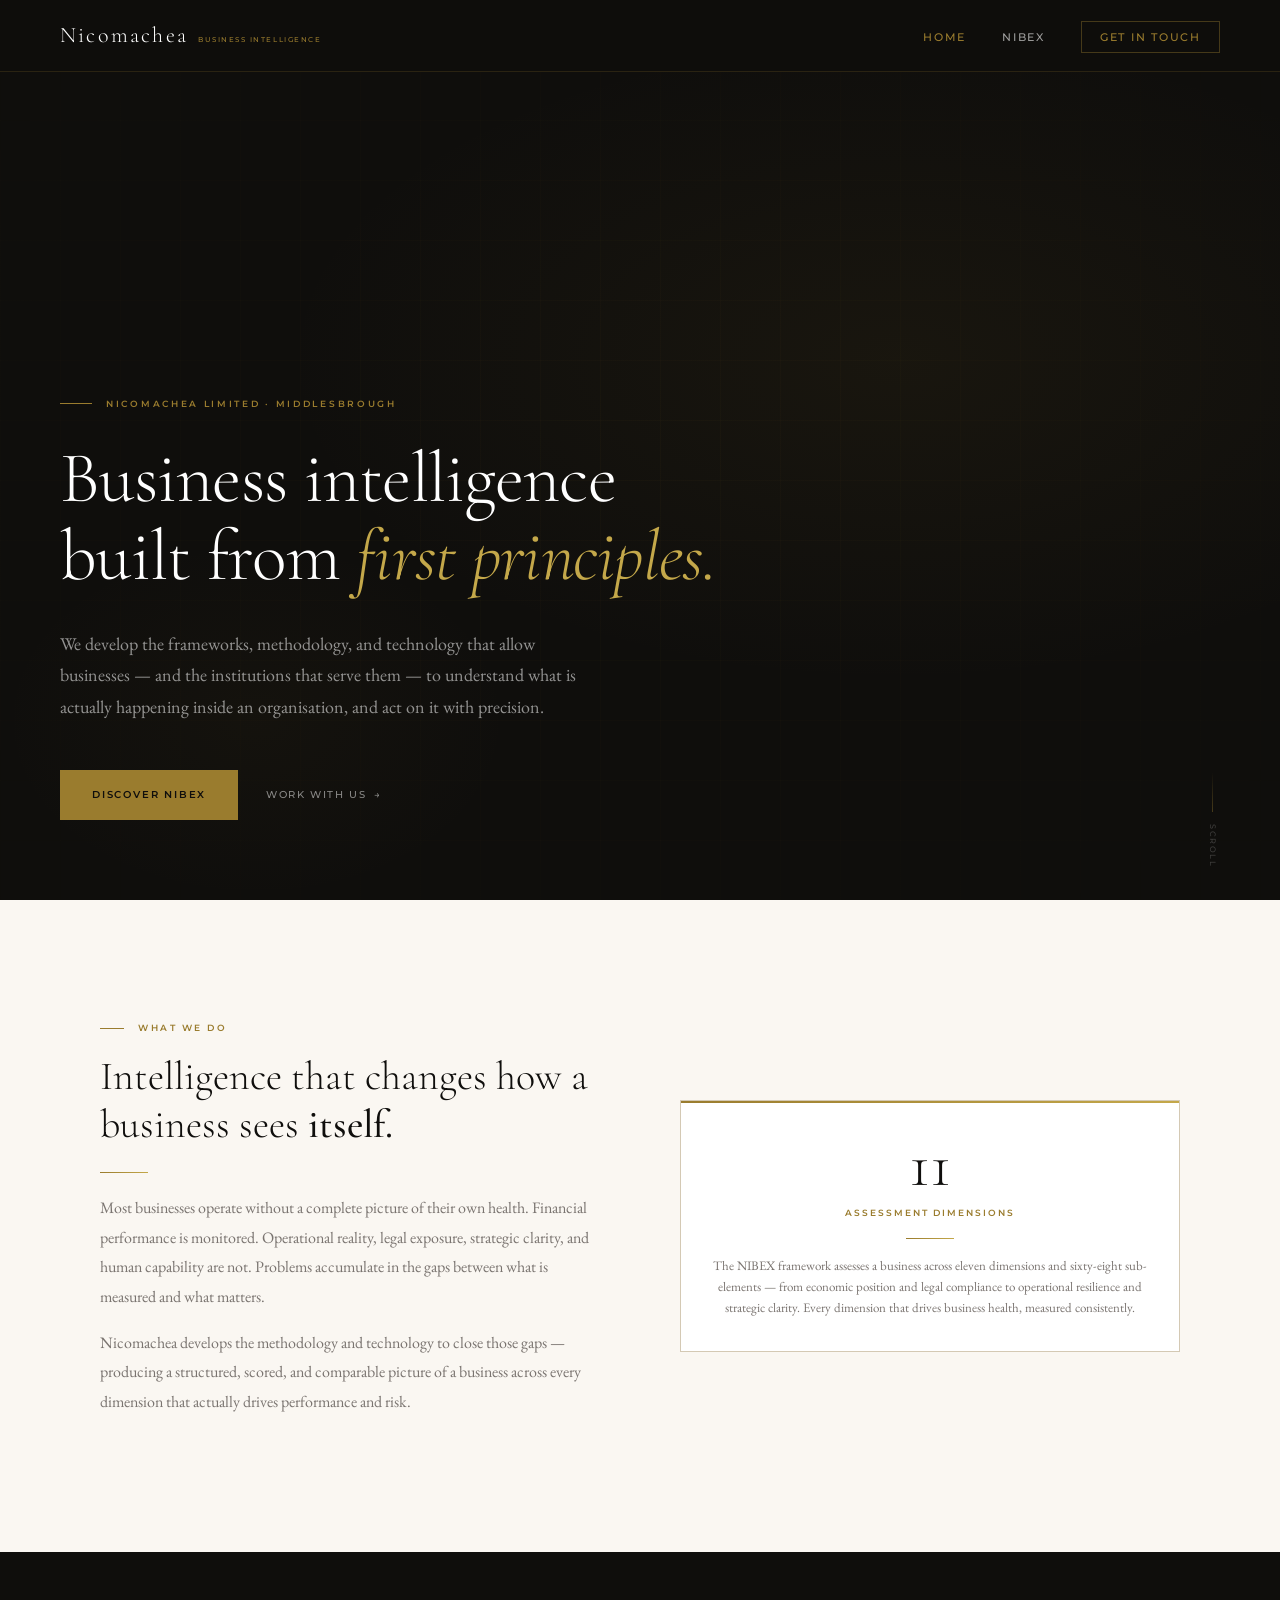
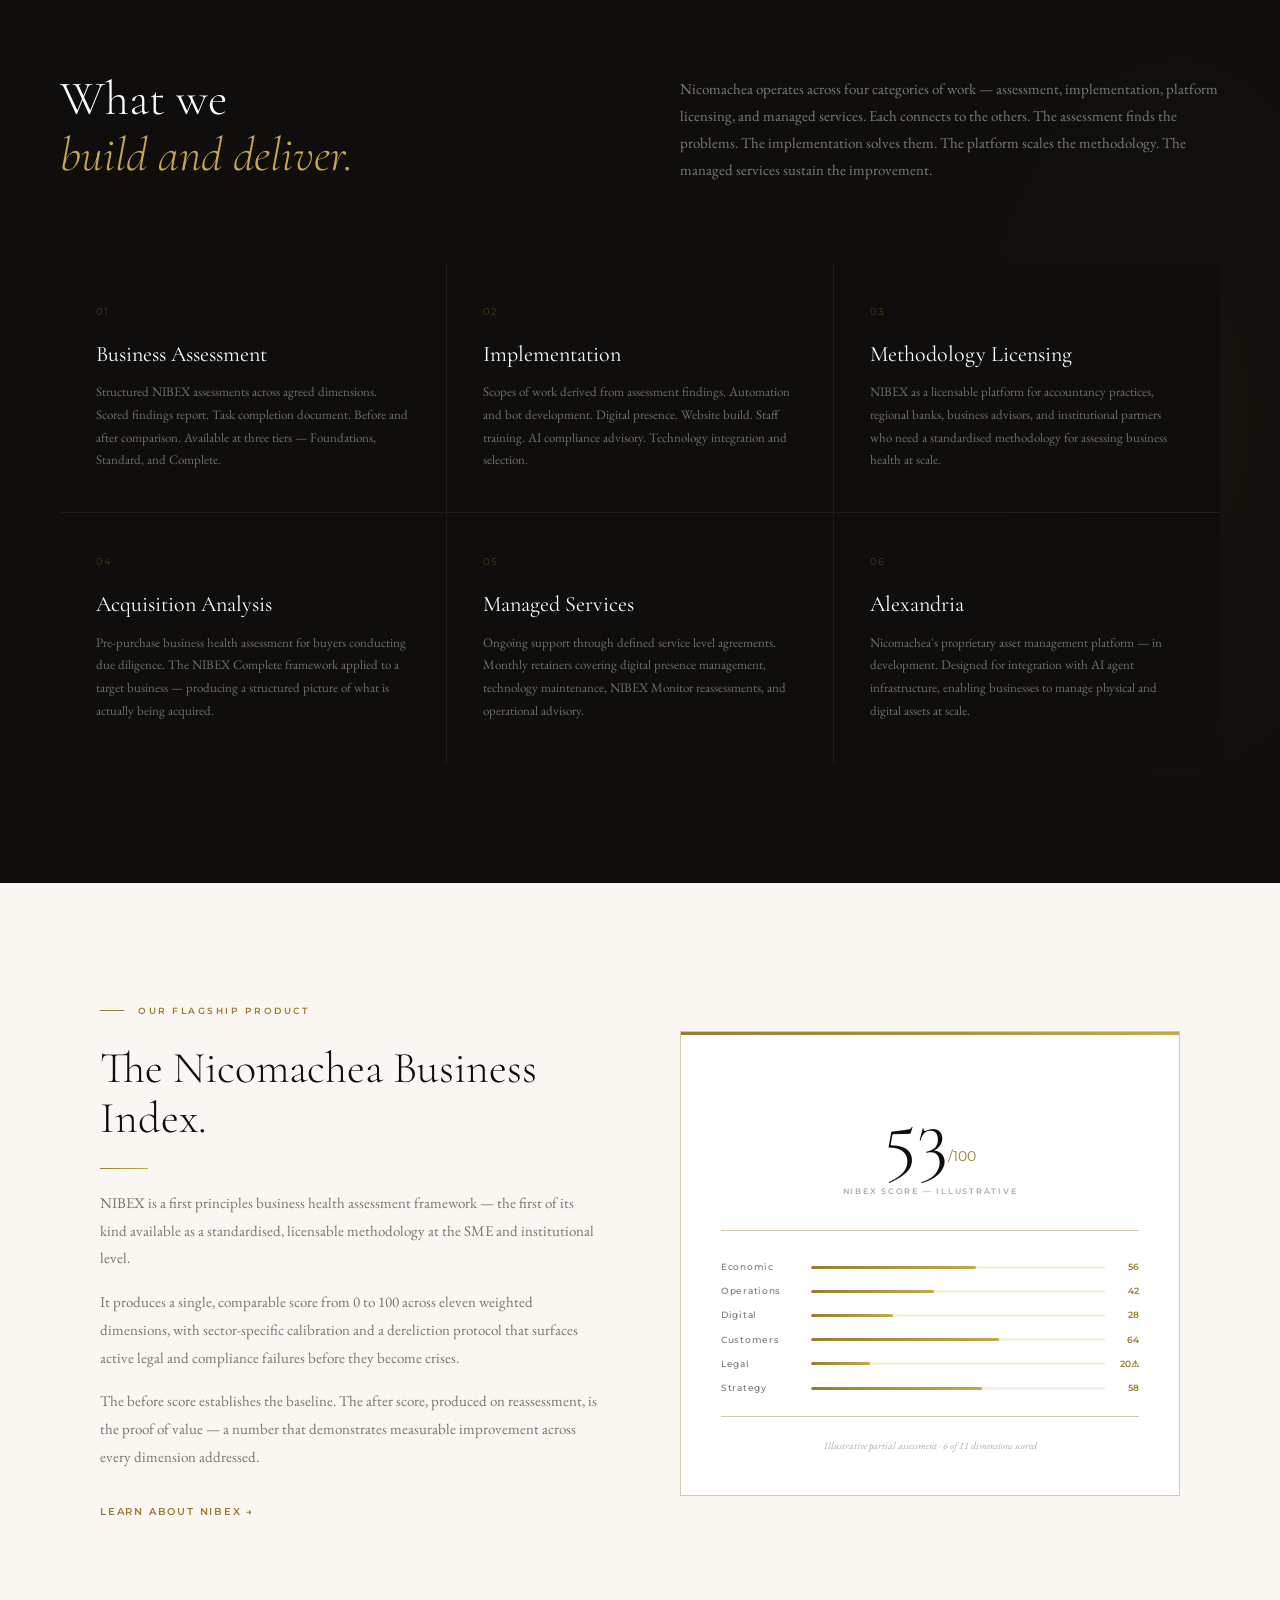
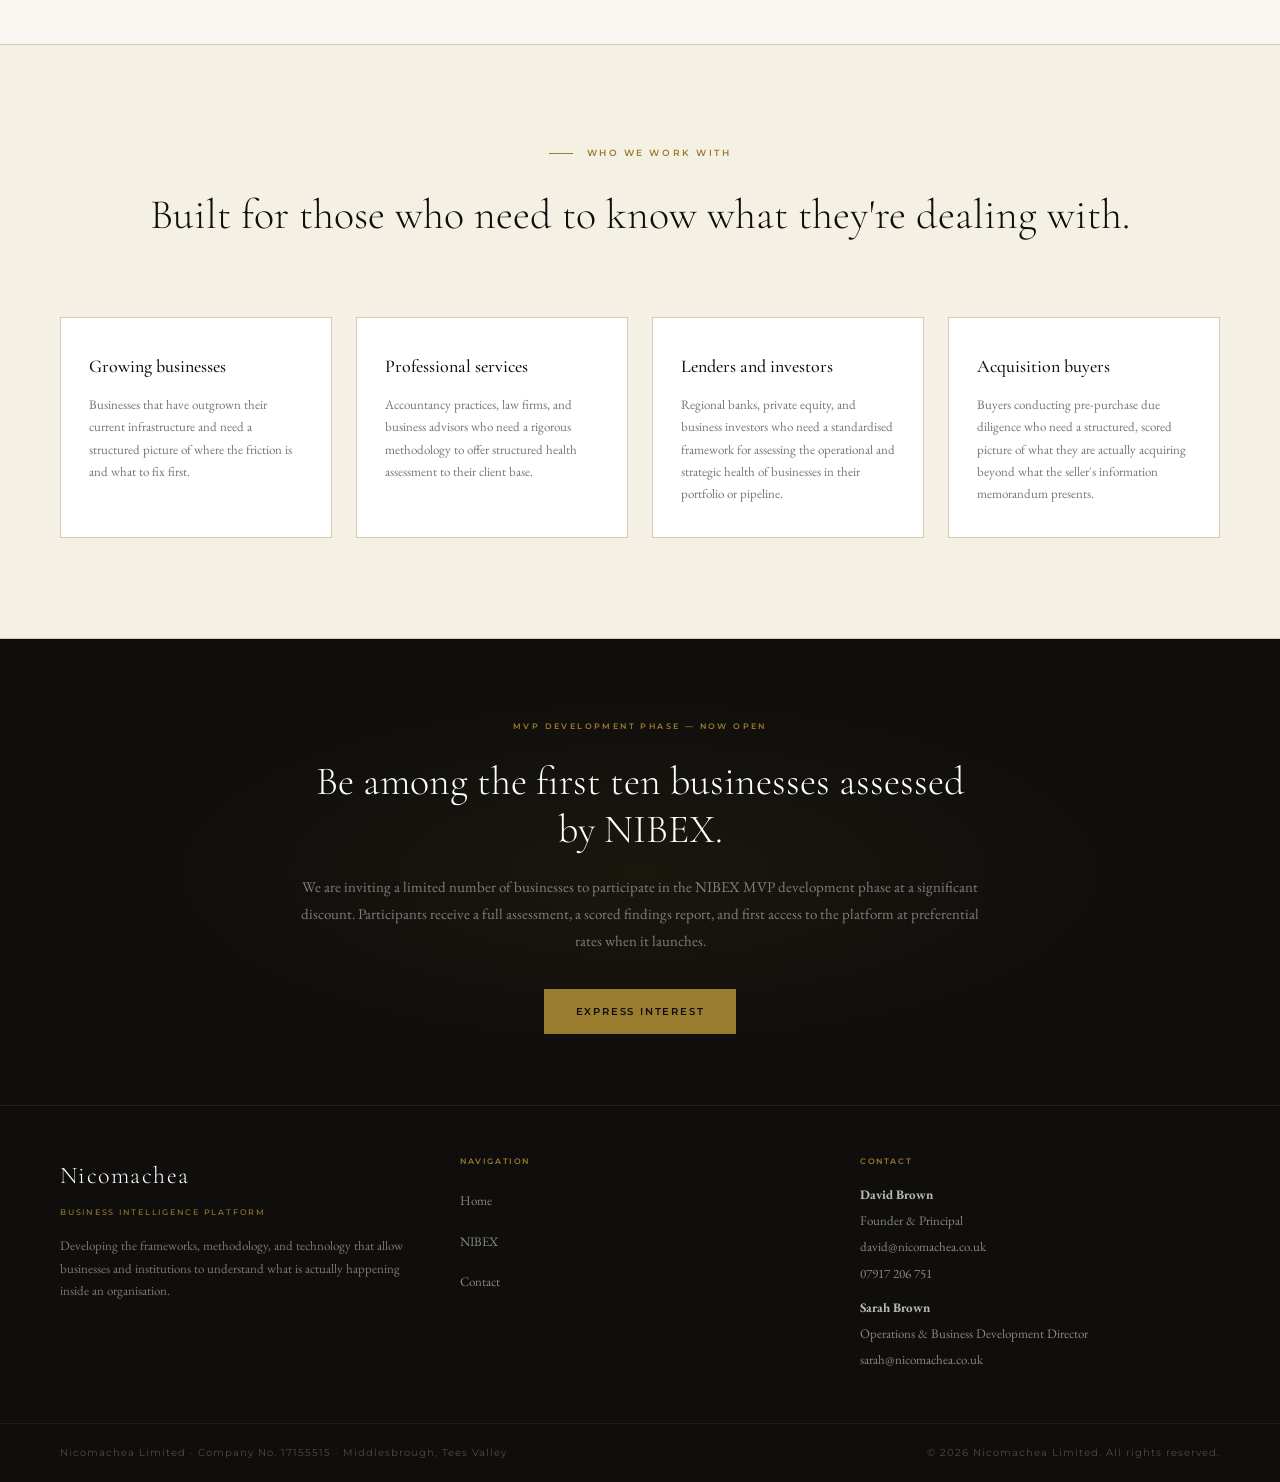
==== index.html @ 7647985f "Add files via upload" ====
<!DOCTYPE html>
<html lang="en">
<head>
<meta charset="UTF-8">
<meta name="viewport" content="width=device-width, initial-scale=1.0">
<meta name="description" content="Nicomachea — business intelligence platform and methodology developer. Creators of NIBEX, the Nicomachea Business Index.">
<title>Nicomachea — Business Intelligence Platform</title>
<link rel="stylesheet" href="shared.css">
<style>
/* ── HERO ─────────────────────────────────────────────────── */
.hero {
  min-height: 100vh;
  background: var(--ink);
  display: flex;
  flex-direction: column;
  justify-content: flex-end;
  padding: 0 60px 80px;
  position: relative;
  overflow: hidden;
}

.hero-bg {
  position: absolute;
  inset: 0;
  background:
    radial-gradient(ellipse 80% 60% at 70% 40%, rgba(154,124,46,0.07) 0%, transparent 60%),
    radial-gradient(ellipse 40% 40% at 20% 80%, rgba(154,124,46,0.04) 0%, transparent 50%);
}

.hero-grid {
  position: absolute;
  inset: 0;
  background-image:
    linear-gradient(rgba(154,124,46,0.04) 1px, transparent 1px),
    linear-gradient(90deg, rgba(154,124,46,0.04) 1px, transparent 1px);
  background-size: 60px 60px;
  mask-image: radial-gradient(ellipse 80% 80% at 50% 50%, black 0%, transparent 100%);
}

.hero-content {
  position: relative;
  z-index: 1;
  max-width: 760px;
}

.hero-eyebrow {
  font-family: var(--sans);
  font-size: 9px;
  font-weight: 600;
  letter-spacing: 0.3em;
  text-transform: uppercase;
  color: var(--gold);
  margin-bottom: 28px;
  display: flex;
  align-items: center;
  gap: 14px;
}

.hero-eyebrow::before {
  content: '';
  width: 32px;
  height: 1px;
  background: var(--gold);
}

.hero-headline {
  font-family: var(--serif);
  font-size: clamp(42px, 6vw, 72px);
  font-weight: 300;
  line-height: 1.08;
  color: #fff;
  letter-spacing: -0.01em;
  margin-bottom: 32px;
}

.hero-headline em {
  font-style: italic;
  color: var(--gold-light);
}

.hero-body {
  font-size: 18px;
  line-height: 1.75;
  color: rgba(255,255,255,0.55);
  max-width: 520px;
  margin-bottom: 48px;
}

.hero-actions {
  display: flex;
  align-items: center;
  gap: 28px;
}

.btn-primary {
  font-family: var(--sans);
  font-size: 10px;
  font-weight: 600;
  letter-spacing: 0.18em;
  text-transform: uppercase;
  color: var(--ink);
  background: var(--gold);
  border: none;
  padding: 16px 32px;
  text-decoration: none;
  transition: all 0.2s;
  cursor: pointer;
}

.btn-primary:hover {
  background: var(--gold-light);
}

.btn-ghost {
  font-family: var(--sans);
  font-size: 10px;
  font-weight: 500;
  letter-spacing: 0.16em;
  text-transform: uppercase;
  color: rgba(255,255,255,0.5);
  text-decoration: none;
  display: flex;
  align-items: center;
  gap: 8px;
  transition: color 0.2s;
}

.btn-ghost:hover { color: var(--gold); }

.btn-ghost::after {
  content: '→';
  transition: transform 0.2s;
}

.btn-ghost:hover::after { transform: translateX(4px); }

.hero-scroll {
  position: absolute;
  bottom: 32px;
  right: 60px;
  font-family: var(--sans);
  font-size: 8px;
  font-weight: 500;
  letter-spacing: 0.2em;
  text-transform: uppercase;
  color: rgba(255,255,255,0.2);
  writing-mode: vertical-rl;
  display: flex;
  align-items: center;
  gap: 12px;
}

.hero-scroll::before {
  content: '';
  width: 1px;
  height: 40px;
  background: linear-gradient(180deg, transparent, rgba(154,124,46,0.4));
}

/* ── INTRO SECTION ────────────────────────────────────────── */
.intro {
  padding: 120px 60px;
  display: grid;
  grid-template-columns: 1fr 1fr;
  gap: 80px;
  align-items: center;
  max-width: 1200px;
  margin: 0 auto;
}

.intro-text h2 {
  font-family: var(--serif);
  font-size: 40px;
  font-weight: 300;
  line-height: 1.2;
  color: var(--ink);
  margin-bottom: 24px;
}

.intro-text h2 strong {
  font-weight: 500;
}

.intro-text p {
  font-size: 16px;
  line-height: 1.85;
  color: var(--muted);
  margin-bottom: 16px;
}

.intro-stat {
  text-align: center;
  padding: 32px;
  background: var(--surface);
  border: 0.5px solid var(--rule);
  position: relative;
}

.intro-stat::before {
  content: '';
  position: absolute;
  top: 0;
  left: 0;
  right: 0;
  height: 2px;
  background: linear-gradient(90deg, var(--gold), var(--gold-light));
}

.stat-number {
  font-family: var(--serif);
  font-size: 64px;
  font-weight: 300;
  color: var(--ink);
  line-height: 1;
  margin-bottom: 8px;
}

.stat-label {
  font-family: var(--sans);
  font-size: 9px;
  font-weight: 600;
  letter-spacing: 0.22em;
  text-transform: uppercase;
  color: var(--gold);
  margin-bottom: 16px;
}

.stat-desc {
  font-size: 13px;
  color: var(--muted);
  line-height: 1.65;
}

/* ── WHAT WE DO ───────────────────────────────────────────── */
.what-we-do {
  background: var(--ink);
  padding: 120px 60px;
  position: relative;
  overflow: hidden;
}

.what-we-do::before {
  content: '';
  position: absolute;
  top: 0;
  right: 0;
  width: 40%;
  height: 100%;
  background: radial-gradient(ellipse 60% 60% at 80% 50%, rgba(154,124,46,0.06) 0%, transparent 70%);
  pointer-events: none;
}

.what-inner {
  max-width: 1200px;
  margin: 0 auto;
}

.what-header {
  display: grid;
  grid-template-columns: 1fr 1fr;
  gap: 80px;
  margin-bottom: 80px;
  align-items: end;
}

.what-header h2 {
  font-family: var(--serif);
  font-size: 48px;
  font-weight: 300;
  color: #fff;
  line-height: 1.15;
}

.what-header h2 em {
  font-style: italic;
  color: var(--gold-light);
}

.what-header p {
  font-size: 15px;
  line-height: 1.8;
  color: rgba(255,255,255,0.45);
}

.services-grid {
  display: grid;
  grid-template-columns: repeat(3, 1fr);
  gap: 1px;
  background: rgba(255,255,255,0.06);
}

.service-item {
  background: var(--ink);
  padding: 40px 36px;
  position: relative;
  transition: background 0.3s;
}

.service-item:hover {
  background: rgba(154,124,46,0.05);
}

.service-num {
  font-family: var(--sans);
  font-size: 10px;
  font-weight: 400;
  letter-spacing: 0.14em;
  color: rgba(154,124,46,0.4);
  margin-bottom: 20px;
}

.service-title {
  font-family: var(--serif);
  font-size: 22px;
  font-weight: 400;
  color: #fff;
  margin-bottom: 14px;
  line-height: 1.2;
}

.service-desc {
  font-size: 13px;
  line-height: 1.75;
  color: rgba(255,255,255,0.4);
}

/* ── NIBEX CALLOUT ────────────────────────────────────────── */
.nibex-callout {
  padding: 120px 60px;
  max-width: 1200px;
  margin: 0 auto;
  display: grid;
  grid-template-columns: 1fr 1fr;
  gap: 80px;
  align-items: center;
}

.nibex-text .section-label { margin-bottom: 24px; }

.nibex-text h2 {
  font-family: var(--serif);
  font-size: 44px;
  font-weight: 300;
  line-height: 1.15;
  color: var(--ink);
  margin-bottom: 24px;
}

.nibex-text p {
  font-size: 15px;
  line-height: 1.85;
  color: var(--muted);
  margin-bottom: 16px;
}

.nibex-text a {
  font-family: var(--sans);
  font-size: 10px;
  font-weight: 600;
  letter-spacing: 0.18em;
  text-transform: uppercase;
  color: var(--gold);
  text-decoration: none;
  display: inline-flex;
  align-items: center;
  gap: 8px;
  margin-top: 16px;
  transition: gap 0.2s;
}

.nibex-text a:hover { gap: 14px; }

.nibex-visual {
  background: var(--surface);
  border: 0.5px solid var(--rule);
  padding: 40px;
  position: relative;
}

.nibex-visual::before {
  content: '';
  position: absolute;
  top: 0; left: 0; right: 0;
  height: 3px;
  background: linear-gradient(90deg, var(--gold), var(--gold-light));
}

.nibex-score-display {
  text-align: center;
  padding: 24px 0 32px;
  border-bottom: 0.5px solid var(--rule);
  margin-bottom: 28px;
}

.nibex-score-num {
  font-family: var(--serif);
  font-size: 80px;
  font-weight: 300;
  color: var(--ink);
  line-height: 1;
}

.nibex-score-denom {
  font-family: var(--sans);
  font-size: 14px;
  color: var(--gold);
  font-weight: 400;
}

.nibex-score-label {
  font-family: var(--sans);
  font-size: 8px;
  font-weight: 600;
  letter-spacing: 0.22em;
  text-transform: uppercase;
  color: var(--faint);
  margin-top: 8px;
}

.dim-bar-row {
  display: flex;
  align-items: center;
  gap: 10px;
  margin-bottom: 8px;
}

.dim-bar-label {
  font-family: var(--sans);
  font-size: 9px;
  font-weight: 500;
  letter-spacing: 0.08em;
  color: var(--muted);
  width: 80px;
  flex-shrink: 0;
}

.dim-bar-track {
  flex: 1;
  height: 3px;
  background: var(--gold-pale);
  border-radius: 99px;
  overflow: hidden;
}

.dim-bar-fill {
  height: 100%;
  background: linear-gradient(90deg, var(--gold), var(--gold-light));
  border-radius: 99px;
}

.dim-bar-val {
  font-family: var(--sans);
  font-size: 9px;
  font-weight: 600;
  color: var(--gold);
  width: 24px;
  text-align: right;
  flex-shrink: 0;
}

.nibex-note {
  font-size: 10px;
  color: var(--faint);
  font-style: italic;
  text-align: center;
  margin-top: 20px;
  padding-top: 20px;
  border-top: 0.5px solid var(--rule);
}

/* ── WHO WE SERVE ─────────────────────────────────────────── */
.who-we-serve {
  background: var(--gold-pale);
  padding: 100px 60px;
  border-top: 0.5px solid var(--rule);
  border-bottom: 0.5px solid var(--rule);
}

.who-inner {
  max-width: 1200px;
  margin: 0 auto;
}

.who-header {
  text-align: center;
  margin-bottom: 64px;
}

.who-header h2 {
  font-family: var(--serif);
  font-size: 42px;
  font-weight: 300;
  color: var(--ink);
  margin-top: 16px;
}

.who-grid {
  display: grid;
  grid-template-columns: repeat(4, 1fr);
  gap: 24px;
}

.who-item {
  background: var(--surface);
  border: 0.5px solid var(--rule);
  padding: 32px 28px;
  position: relative;
  transition: transform 0.2s, box-shadow 0.2s;
}

.who-item:hover {
  transform: translateY(-4px);
  box-shadow: 0 12px 40px rgba(0,0,0,0.08);
}

.who-item::before {
  content: '';
  position: absolute;
  bottom: 0; left: 0; right: 0;
  height: 2px;
  background: linear-gradient(90deg, var(--gold), var(--gold-light));
  transform: scaleX(0);
  transition: transform 0.2s;
}

.who-item:hover::before { transform: scaleX(1); }

.who-item-title {
  font-family: var(--serif);
  font-size: 18px;
  font-weight: 500;
  color: var(--ink);
  margin-bottom: 12px;
}

.who-item-desc {
  font-size: 13px;
  line-height: 1.7;
  color: var(--muted);
}

/* ── MVP BAND ─────────────────────────────────────────────── */
.mvp-band {
  background: var(--ink);
  padding: 80px 60px;
  text-align: center;
  position: relative;
  overflow: hidden;
}

.mvp-band::before {
  content: '';
  position: absolute;
  inset: 0;
  background: radial-gradient(ellipse 60% 60% at 50% 50%, rgba(154,124,46,0.08) 0%, transparent 70%);
}

.mvp-inner {
  position: relative;
  max-width: 680px;
  margin: 0 auto;
}

.mvp-label {
  font-family: var(--sans);
  font-size: 8px;
  font-weight: 600;
  letter-spacing: 0.3em;
  text-transform: uppercase;
  color: var(--gold);
  margin-bottom: 24px;
}

.mvp-headline {
  font-family: var(--serif);
  font-size: 40px;
  font-weight: 300;
  color: #fff;
  line-height: 1.2;
  margin-bottom: 20px;
}

.mvp-body {
  font-size: 15px;
  color: rgba(255,255,255,0.45);
  line-height: 1.8;
  margin-bottom: 40px;
}

@media (max-width: 900px) {
  .hero { padding: 0 24px 60px; }
  .intro, .nibex-callout { grid-template-columns: 1fr; padding: 60px 24px; gap: 40px; }
  .what-we-do { padding: 60px 24px; }
  .what-header { grid-template-columns: 1fr; gap: 24px; }
  .services-grid { grid-template-columns: 1fr; }
  .who-we-serve { padding: 60px 24px; }
  .who-grid { grid-template-columns: 1fr 1fr; }
  .mvp-band { padding: 60px 24px; }
}
</style>
</head>
<body>

<nav>
  <a href="index.html" class="nav-brand">
    Nicomachea
    <span class="nav-brand-tag">Business Intelligence</span>
  </a>
  <ul class="nav-links">
    <li><a href="index.html" class="active">Home</a></li>
    <li><a href="nibex.html">NIBEX</a></li>
    <li><a href="contact.html" class="nav-cta">Get in touch</a></li>
  </ul>
</nav>

<!-- HERO -->
<section class="hero">
  <div class="hero-bg"></div>
  <div class="hero-grid"></div>
  <div class="hero-content">
    <div class="hero-eyebrow fade-in">Nicomachea Limited · Middlesbrough</div>
    <h1 class="hero-headline fade-in">
      Business intelligence<br>
      built from <em>first principles.</em>
    </h1>
    <p class="hero-body fade-in">
      We develop the frameworks, methodology, and technology that allow businesses — and the institutions that serve them — to understand what is actually happening inside an organisation, and act on it with precision.
    </p>
    <div class="hero-actions fade-in">
      <a href="nibex.html" class="btn-primary">Discover NIBEX</a>
      <a href="contact.html" class="btn-ghost">Work with us</a>
    </div>
  </div>
  <div class="hero-scroll">Scroll</div>
</section>

<!-- INTRO -->
<section class="intro">
  <div class="intro-text fade-in">
    <div class="section-label">What we do</div>
    <h2>Intelligence that changes how a business sees <strong>itself.</strong></h2>
    <div class="rule-gold"></div>
    <p>Most businesses operate without a complete picture of their own health. Financial performance is monitored. Operational reality, legal exposure, strategic clarity, and human capability are not. Problems accumulate in the gaps between what is measured and what matters.</p>
    <p>Nicomachea develops the methodology and technology to close those gaps — producing a structured, scored, and comparable picture of a business across every dimension that actually drives performance and risk.</p>
  </div>
  <div class="intro-stat fade-in">
    <div class="stat-number">11</div>
    <div class="stat-label">Assessment dimensions</div>
    <div class="rule-gold" style="margin: 16px auto;"></div>
    <div class="stat-desc">The NIBEX framework assesses a business across eleven dimensions and sixty-eight sub-elements — from economic position and legal compliance to operational resilience and strategic clarity. Every dimension that drives business health, measured consistently.</div>
  </div>
</section>

<!-- WHAT WE DO -->
<section class="what-we-do">
  <div class="what-inner">
    <div class="what-header">
      <h2>What we<br><em>build and deliver.</em></h2>
      <p>Nicomachea operates across four categories of work — assessment, implementation, platform licensing, and managed services. Each connects to the others. The assessment finds the problems. The implementation solves them. The platform scales the methodology. The managed services sustain the improvement.</p>
    </div>
    <div class="services-grid">
      <div class="service-item fade-in">
        <div class="service-num">01</div>
        <div class="service-title">Business Assessment</div>
        <div class="service-desc">Structured NIBEX assessments across agreed dimensions. Scored findings report. Task completion document. Before and after comparison. Available at three tiers — Foundations, Standard, and Complete.</div>
      </div>
      <div class="service-item fade-in">
        <div class="service-num">02</div>
        <div class="service-title">Implementation</div>
        <div class="service-desc">Scopes of work derived from assessment findings. Automation and bot development. Digital presence. Website build. Staff training. AI compliance advisory. Technology integration and selection.</div>
      </div>
      <div class="service-item fade-in">
        <div class="service-num">03</div>
        <div class="service-title">Methodology Licensing</div>
        <div class="service-desc">NIBEX as a licensable platform for accountancy practices, regional banks, business advisors, and institutional partners who need a standardised methodology for assessing business health at scale.</div>
      </div>
      <div class="service-item fade-in">
        <div class="service-num">04</div>
        <div class="service-title">Acquisition Analysis</div>
        <div class="service-desc">Pre-purchase business health assessment for buyers conducting due diligence. The NIBEX Complete framework applied to a target business — producing a structured picture of what is actually being acquired.</div>
      </div>
      <div class="service-item fade-in">
        <div class="service-num">05</div>
        <div class="service-title">Managed Services</div>
        <div class="service-desc">Ongoing support through defined service level agreements. Monthly retainers covering digital presence management, technology maintenance, NIBEX Monitor reassessments, and operational advisory.</div>
      </div>
      <div class="service-item fade-in">
        <div class="service-num">06</div>
        <div class="service-title">Alexandria</div>
        <div class="service-desc">Nicomachea's proprietary asset management platform — in development. Designed for integration with AI agent infrastructure, enabling businesses to manage physical and digital assets at scale.</div>
      </div>
    </div>
  </div>
</section>

<!-- NIBEX CALLOUT -->
<section class="nibex-callout">
  <div class="nibex-text fade-in">
    <div class="section-label">Our flagship product</div>
    <h2>The Nicomachea Business Index.</h2>
    <div class="rule-gold"></div>
    <p>NIBEX is a first principles business health assessment framework — the first of its kind available as a standardised, licensable methodology at the SME and institutional level.</p>
    <p>It produces a single, comparable score from 0 to 100 across eleven weighted dimensions, with sector-specific calibration and a dereliction protocol that surfaces active legal and compliance failures before they become crises.</p>
    <p>The before score establishes the baseline. The after score, produced on reassessment, is the proof of value — a number that demonstrates measurable improvement across every dimension addressed.</p>
    <a href="nibex.html">Learn about NIBEX →</a>
  </div>
  <div class="nibex-visual fade-in">
    <div class="nibex-score-display">
      <div class="nibex-score-num">53<span class="nibex-score-denom">/100</span></div>
      <div class="nibex-score-label">NIBEX Score — Illustrative</div>
    </div>
    <div class="dim-bar-row">
      <span class="dim-bar-label">Economic</span>
      <div class="dim-bar-track"><div class="dim-bar-fill" style="width:56%"></div></div>
      <span class="dim-bar-val">56</span>
    </div>
    <div class="dim-bar-row">
      <span class="dim-bar-label">Operations</span>
      <div class="dim-bar-track"><div class="dim-bar-fill" style="width:42%"></div></div>
      <span class="dim-bar-val">42</span>
    </div>
    <div class="dim-bar-row">
      <span class="dim-bar-label">Digital</span>
      <div class="dim-bar-track"><div class="dim-bar-fill" style="width:28%"></div></div>
      <span class="dim-bar-val">28</span>
    </div>
    <div class="dim-bar-row">
      <span class="dim-bar-label">Customers</span>
      <div class="dim-bar-track"><div class="dim-bar-fill" style="width:64%"></div></div>
      <span class="dim-bar-val">64</span>
    </div>
    <div class="dim-bar-row">
      <span class="dim-bar-label">Legal</span>
      <div class="dim-bar-track"><div class="dim-bar-fill" style="width:20%"></div></div>
      <span class="dim-bar-val">20⚠</span>
    </div>
    <div class="dim-bar-row">
      <span class="dim-bar-label">Strategy</span>
      <div class="dim-bar-track"><div class="dim-bar-fill" style="width:58%"></div></div>
      <span class="dim-bar-val">58</span>
    </div>
    <div class="nibex-note">Illustrative partial assessment · 6 of 11 dimensions scored</div>
  </div>
</section>

<!-- WHO WE SERVE -->
<section class="who-we-serve">
  <div class="who-inner">
    <div class="who-header">
      <div class="section-label" style="justify-content:center">Who we work with</div>
      <h2>Built for those who need to know what they're dealing with.</h2>
    </div>
    <div class="who-grid">
      <div class="who-item fade-in">
        <div class="who-item-title">Growing businesses</div>
        <div class="who-item-desc">Businesses that have outgrown their current infrastructure and need a structured picture of where the friction is and what to fix first.</div>
      </div>
      <div class="who-item fade-in">
        <div class="who-item-title">Professional services</div>
        <div class="who-item-desc">Accountancy practices, law firms, and business advisors who need a rigorous methodology to offer structured health assessment to their client base.</div>
      </div>
      <div class="who-item fade-in">
        <div class="who-item-title">Lenders and investors</div>
        <div class="who-item-desc">Regional banks, private equity, and business investors who need a standardised framework for assessing the operational and strategic health of businesses in their portfolio or pipeline.</div>
      </div>
      <div class="who-item fade-in">
        <div class="who-item-title">Acquisition buyers</div>
        <div class="who-item-desc">Buyers conducting pre-purchase due diligence who need a structured, scored picture of what they are actually acquiring beyond what the seller's information memorandum presents.</div>
      </div>
    </div>
  </div>
</section>

<!-- MVP BAND -->
<section class="mvp-band">
  <div class="mvp-inner">
    <div class="mvp-label">MVP Development Phase — Now Open</div>
    <div class="mvp-headline">Be among the first ten businesses assessed by NIBEX.</div>
    <div class="mvp-body">We are inviting a limited number of businesses to participate in the NIBEX MVP development phase at a significant discount. Participants receive a full assessment, a scored findings report, and first access to the platform at preferential rates when it launches.</div>
    <a href="contact.html" class="btn-primary">Express interest</a>
  </div>
</section>

<!-- FOOTER -->
<footer>
  <div>
    <div class="footer-brand">Nicomachea</div>
    <div class="footer-tag">Business Intelligence Platform</div>
    <div class="footer-desc">Developing the frameworks, methodology, and technology that allow businesses and institutions to understand what is actually happening inside an organisation.</div>
  </div>
  <div>
    <div class="footer-col-label">Navigation</div>
    <ul class="footer-links">
      <li><a href="index.html">Home</a></li>
      <li><a href="nibex.html">NIBEX</a></li>
      <li><a href="contact.html">Contact</a></li>
    </ul>
  </div>
  <div>
    <div class="footer-col-label">Contact</div>
    <div class="footer-contact-item"><strong style="color:rgba(255,255,255,0.7);font-size:13px">David Brown</strong></div>
    <div class="footer-contact-item">Founder &amp; Principal</div>
    <div class="footer-contact-item"><a href="mailto:david@nicomachea.co.uk">david@nicomachea.co.uk</a></div>
    <div class="footer-contact-item"><a href="tel:07917206751">07917 206 751</a></div>
    <div class="footer-contact-item" style="margin-top:12px"><strong style="color:rgba(255,255,255,0.7);font-size:13px">Sarah Brown</strong></div>
    <div class="footer-contact-item">Operations &amp; Business Development Director</div>
    <div class="footer-contact-item"><a href="mailto:sarah@nicomachea.co.uk">sarah@nicomachea.co.uk</a></div>
  </div>
</footer>
<div class="footer-bottom">
  <div class="footer-reg">Nicomachea Limited · Company No. 17155515 · Middlesbrough, Tees Valley</div>
  <div class="footer-reg">© 2026 Nicomachea Limited. All rights reserved.</div>
</div>

</body>
</html>
---- shared.css ----
/* ── Nicomachea Site Design System ─────────────────────────── */
@import url('https://fonts.googleapis.com/css2?family=Cormorant+Garamond:ital,wght@0,300;0,400;0,500;0,600;1,300;1,400;1,500&family=EB+Garamond:ital,wght@0,400;0,500;1,400&family=Montserrat:wght@300;400;500;600;700&display=swap');

:root {
  --ink: #0f0e0c;
  --ink-mid: #2a2825;
  --gold: #9a7c2e;
  --gold-light: #c4a84a;
  --gold-pale: #f5f0e4;
  --cream: #faf7f2;
  --surface: #ffffff;
  --rule: #d4c9b4;
  --muted: #7a7470;
  --faint: #b0aaa6;
  --serif: 'Cormorant Garamond', Georgia, serif;
  --body: 'EB Garamond', Georgia, serif;
  --sans: 'Montserrat', sans-serif;
}

*, *::before, *::after { box-sizing: border-box; margin: 0; padding: 0; }

html { font-size: 16px; scroll-behavior: smooth; }

body {
  background: var(--cream);
  color: var(--ink);
  font-family: var(--body);
  font-size: 17px;
  line-height: 1.8;
  min-height: 100vh;
  overflow-x: hidden;
}

/* ── NAV ──────────────────────────────────────────────────── */
nav {
  position: fixed;
  top: 0;
  left: 0;
  right: 0;
  z-index: 100;
  padding: 0 60px;
  height: 72px;
  display: flex;
  align-items: center;
  justify-content: space-between;
  background: rgba(15,14,12,0.96);
  backdrop-filter: blur(12px);
  border-bottom: 1px solid rgba(154,124,46,0.2);
}

.nav-brand {
  font-family: var(--serif);
  font-size: 22px;
  font-weight: 300;
  letter-spacing: 0.1em;
  color: #fff;
  text-decoration: none;
  display: flex;
  align-items: baseline;
  gap: 10px;
}

.nav-brand-tag {
  font-family: var(--sans);
  font-size: 7px;
  font-weight: 500;
  letter-spacing: 0.22em;
  text-transform: uppercase;
  color: var(--gold);
}

.nav-links {
  display: flex;
  align-items: center;
  gap: 36px;
  list-style: none;
}

.nav-links a {
  font-family: var(--sans);
  font-size: 11px;
  font-weight: 500;
  letter-spacing: 0.16em;
  text-transform: uppercase;
  color: rgba(255,255,255,0.6);
  text-decoration: none;
  transition: color 0.2s;
}

.nav-links a:hover,
.nav-links a.active { color: var(--gold); }

.nav-cta {
  font-family: var(--sans);
  font-size: 10px;
  font-weight: 600;
  letter-spacing: 0.14em;
  text-transform: uppercase;
  color: var(--gold) !important;
  border: 1px solid rgba(154,124,46,0.4);
  padding: 8px 18px;
  transition: all 0.2s !important;
}

.nav-cta:hover {
  background: var(--gold) !important;
  color: #fff !important;
  border-color: var(--gold) !important;
}

/* ── FOOTER ───────────────────────────────────────────────── */
footer {
  background: var(--ink);
  border-top: 1px solid rgba(154,124,46,0.2);
  padding: 48px 60px;
  display: grid;
  grid-template-columns: 1fr 1fr 1fr;
  gap: 40px;
  align-items: start;
}

.footer-brand {
  font-family: var(--serif);
  font-size: 24px;
  font-weight: 300;
  color: #fff;
  letter-spacing: 0.06em;
  margin-bottom: 8px;
}

.footer-tag {
  font-family: var(--sans);
  font-size: 8px;
  font-weight: 500;
  letter-spacing: 0.22em;
  text-transform: uppercase;
  color: var(--gold);
  margin-bottom: 16px;
}

.footer-desc {
  font-size: 13px;
  color: rgba(255,255,255,0.45);
  line-height: 1.7;
}

.footer-col-label {
  font-family: var(--sans);
  font-size: 8px;
  font-weight: 600;
  letter-spacing: 0.2em;
  text-transform: uppercase;
  color: var(--gold);
  margin-bottom: 16px;
}

.footer-links {
  list-style: none;
  display: flex;
  flex-direction: column;
  gap: 10px;
}

.footer-links a {
  font-size: 13px;
  color: rgba(255,255,255,0.5);
  text-decoration: none;
  transition: color 0.2s;
}

.footer-links a:hover { color: var(--gold); }

.footer-contact-item {
  font-size: 13px;
  color: rgba(255,255,255,0.5);
  line-height: 1.7;
  margin-bottom: 4px;
}

.footer-contact-item a {
  color: rgba(255,255,255,0.5);
  text-decoration: none;
  transition: color 0.2s;
}

.footer-contact-item a:hover { color: var(--gold); }

.footer-bottom {
  background: var(--ink);
  border-top: 1px solid rgba(255,255,255,0.06);
  padding: 20px 60px;
  display: flex;
  justify-content: space-between;
  align-items: center;
}

.footer-reg {
  font-family: var(--sans);
  font-size: 10px;
  font-weight: 400;
  letter-spacing: 0.1em;
  color: rgba(255,255,255,0.25);
}

/* ── COMMON ELEMENTS ──────────────────────────────────────── */
.section-label {
  font-family: var(--sans);
  font-size: 9px;
  font-weight: 600;
  letter-spacing: 0.28em;
  text-transform: uppercase;
  color: var(--gold);
  margin-bottom: 16px;
  display: flex;
  align-items: center;
  gap: 14px;
}

.section-label::before {
  content: '';
  width: 24px;
  height: 1px;
  background: var(--gold);
  flex-shrink: 0;
}

.rule-gold {
  width: 48px;
  height: 1px;
  background: linear-gradient(90deg, var(--gold), var(--gold-light));
  margin: 20px 0;
}

/* Fade-in animation */
.fade-in {
  opacity: 0;
  transform: translateY(20px);
  animation: fadeUp 0.7s ease forwards;
}

@keyframes fadeUp {
  to { opacity: 1; transform: translateY(0); }
}

.fade-in:nth-child(1) { animation-delay: 0.1s; }
.fade-in:nth-child(2) { animation-delay: 0.2s; }
.fade-in:nth-child(3) { animation-delay: 0.3s; }
.fade-in:nth-child(4) { animation-delay: 0.4s; }
.fade-in:nth-child(5) { animation-delay: 0.5s; }

@media (max-width: 768px) {
  nav { padding: 0 24px; }
  .nav-links { display: none; }
  footer { grid-template-columns: 1fr; padding: 40px 24px; }
  .footer-bottom { padding: 16px 24px; flex-direction: column; gap: 8px; text-align: center; }
}
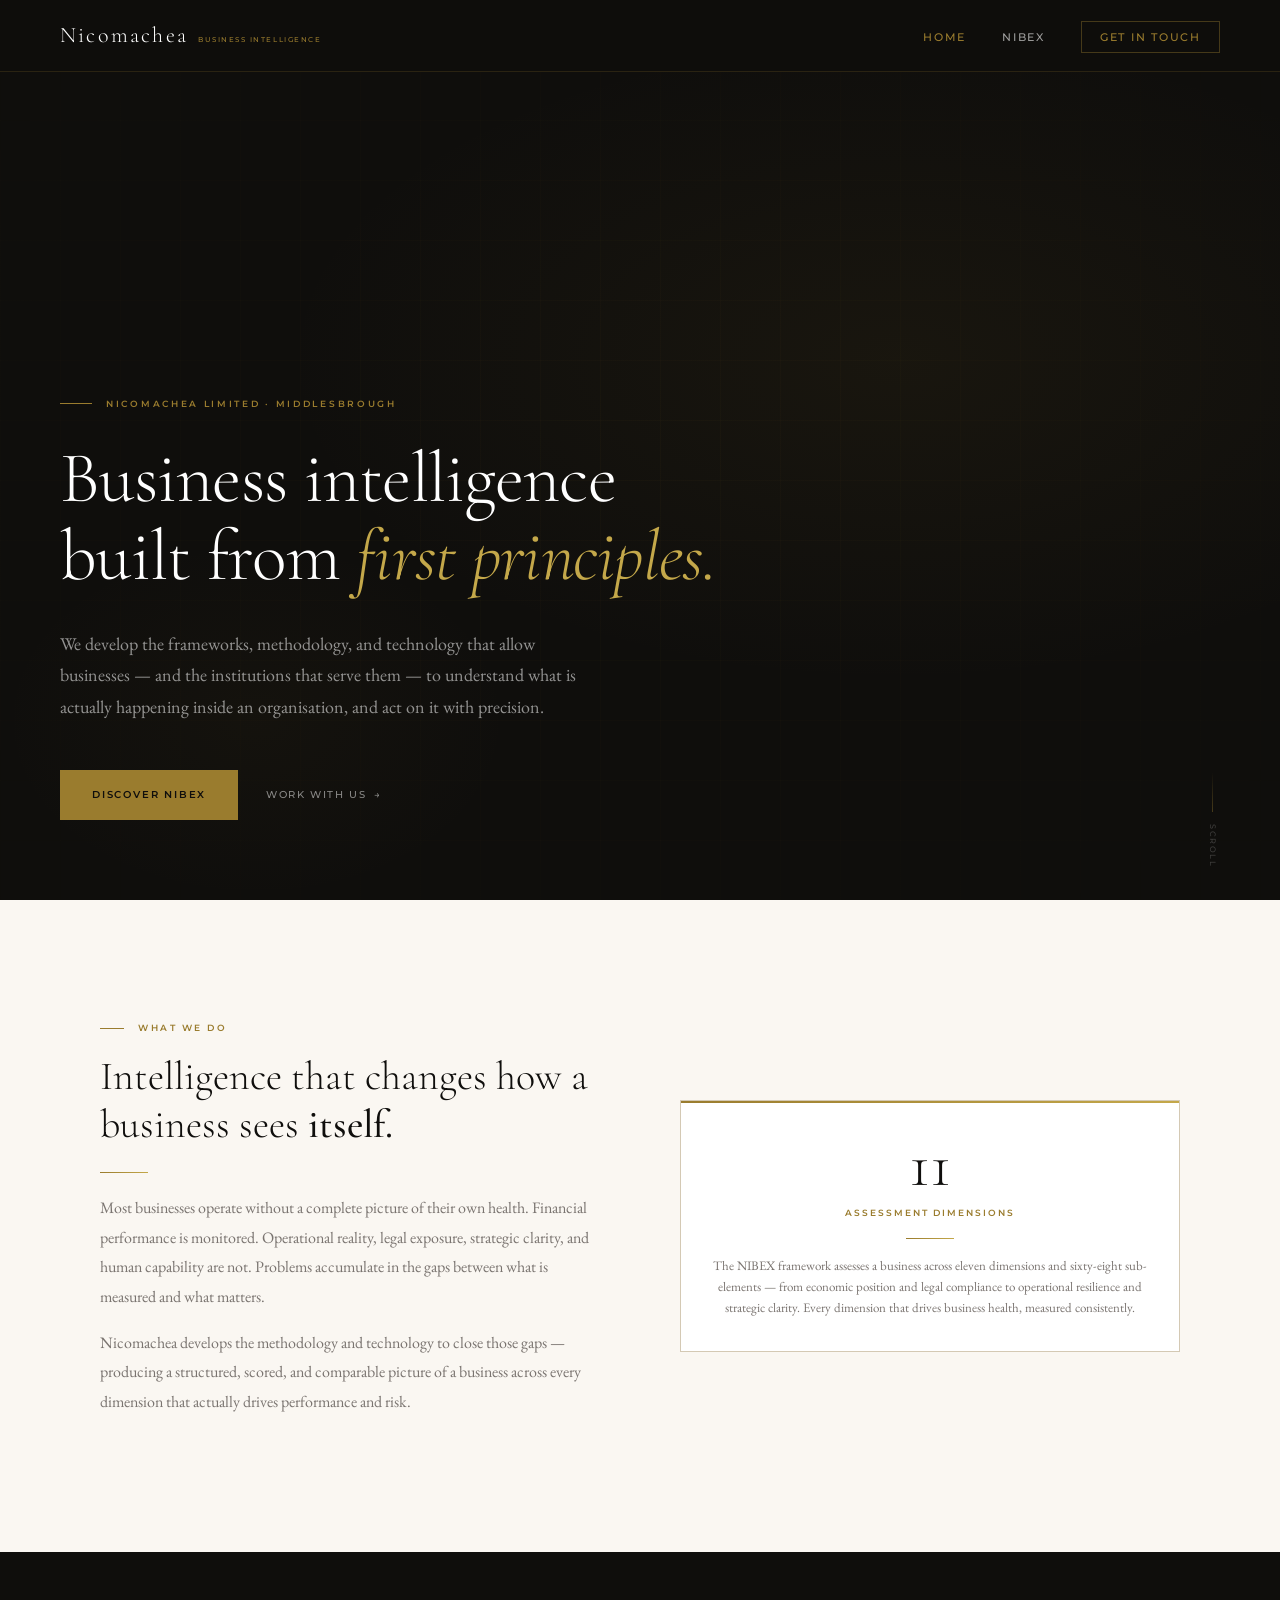
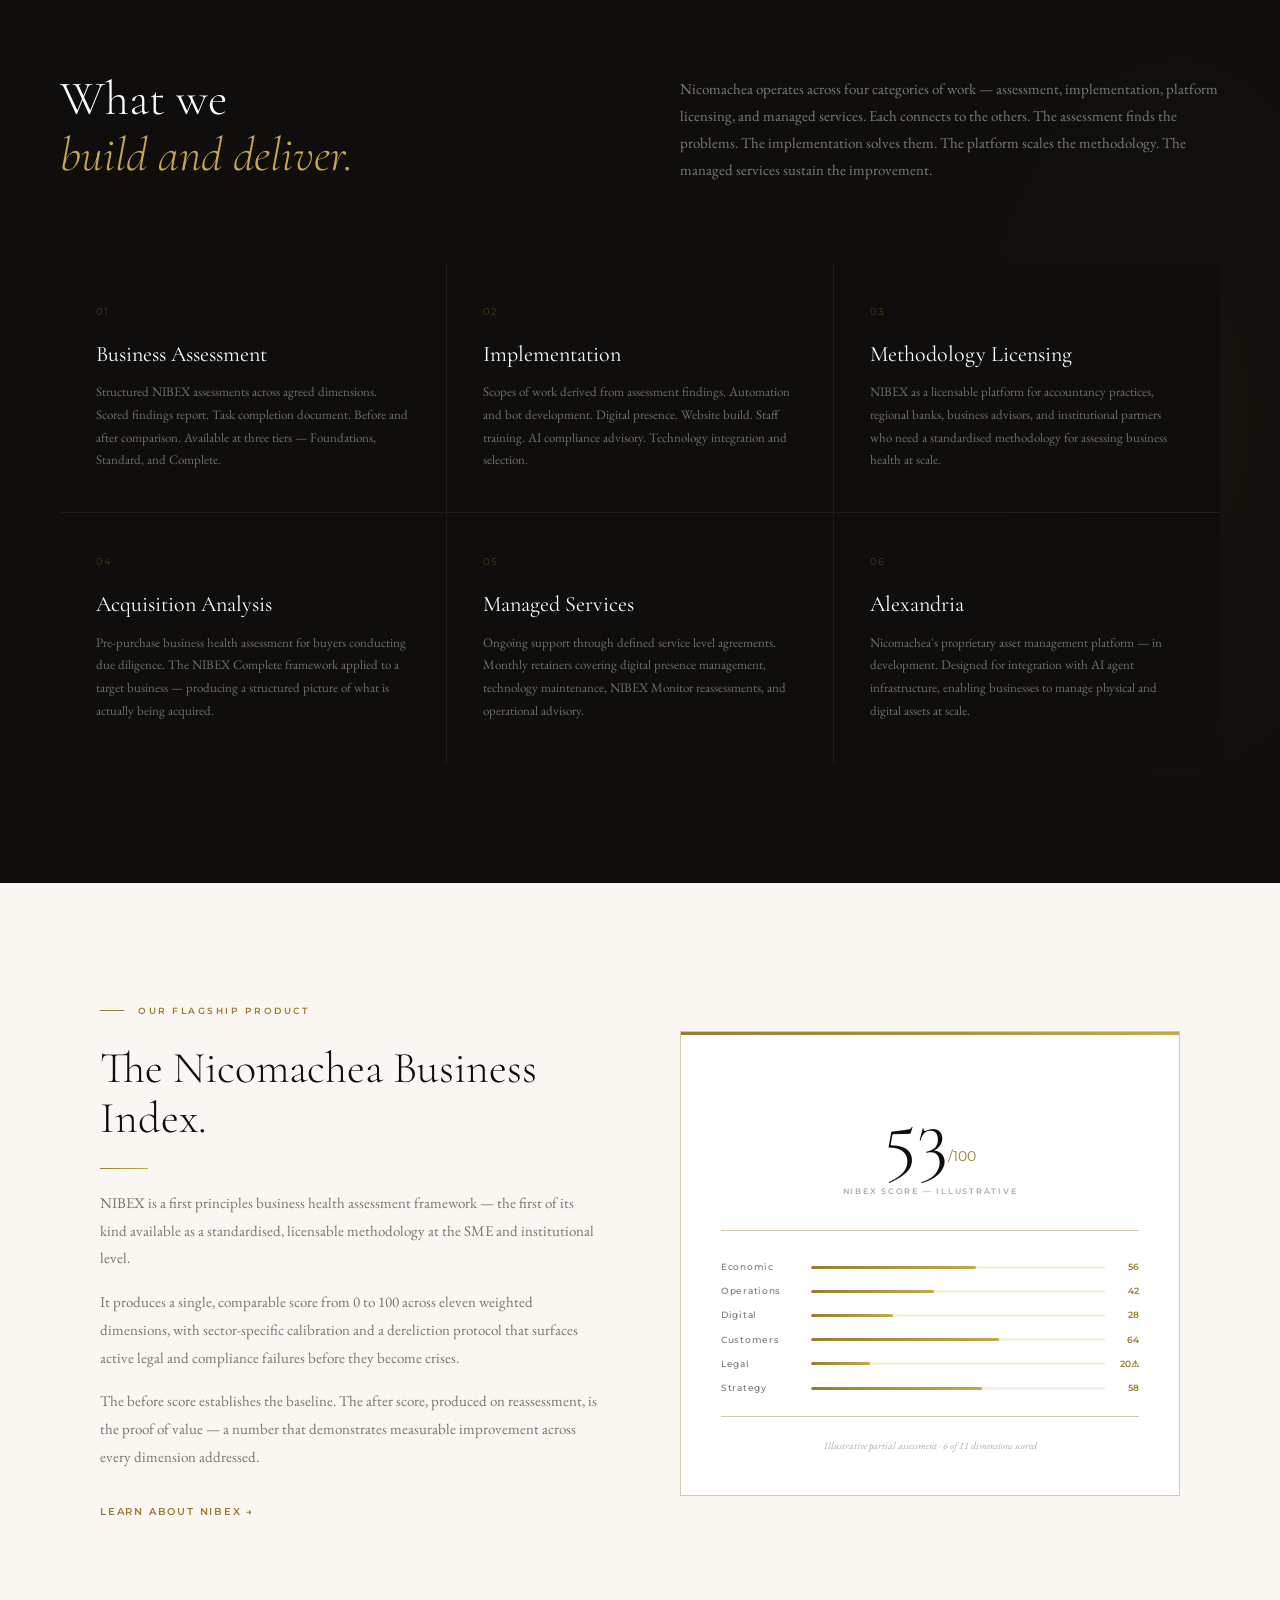
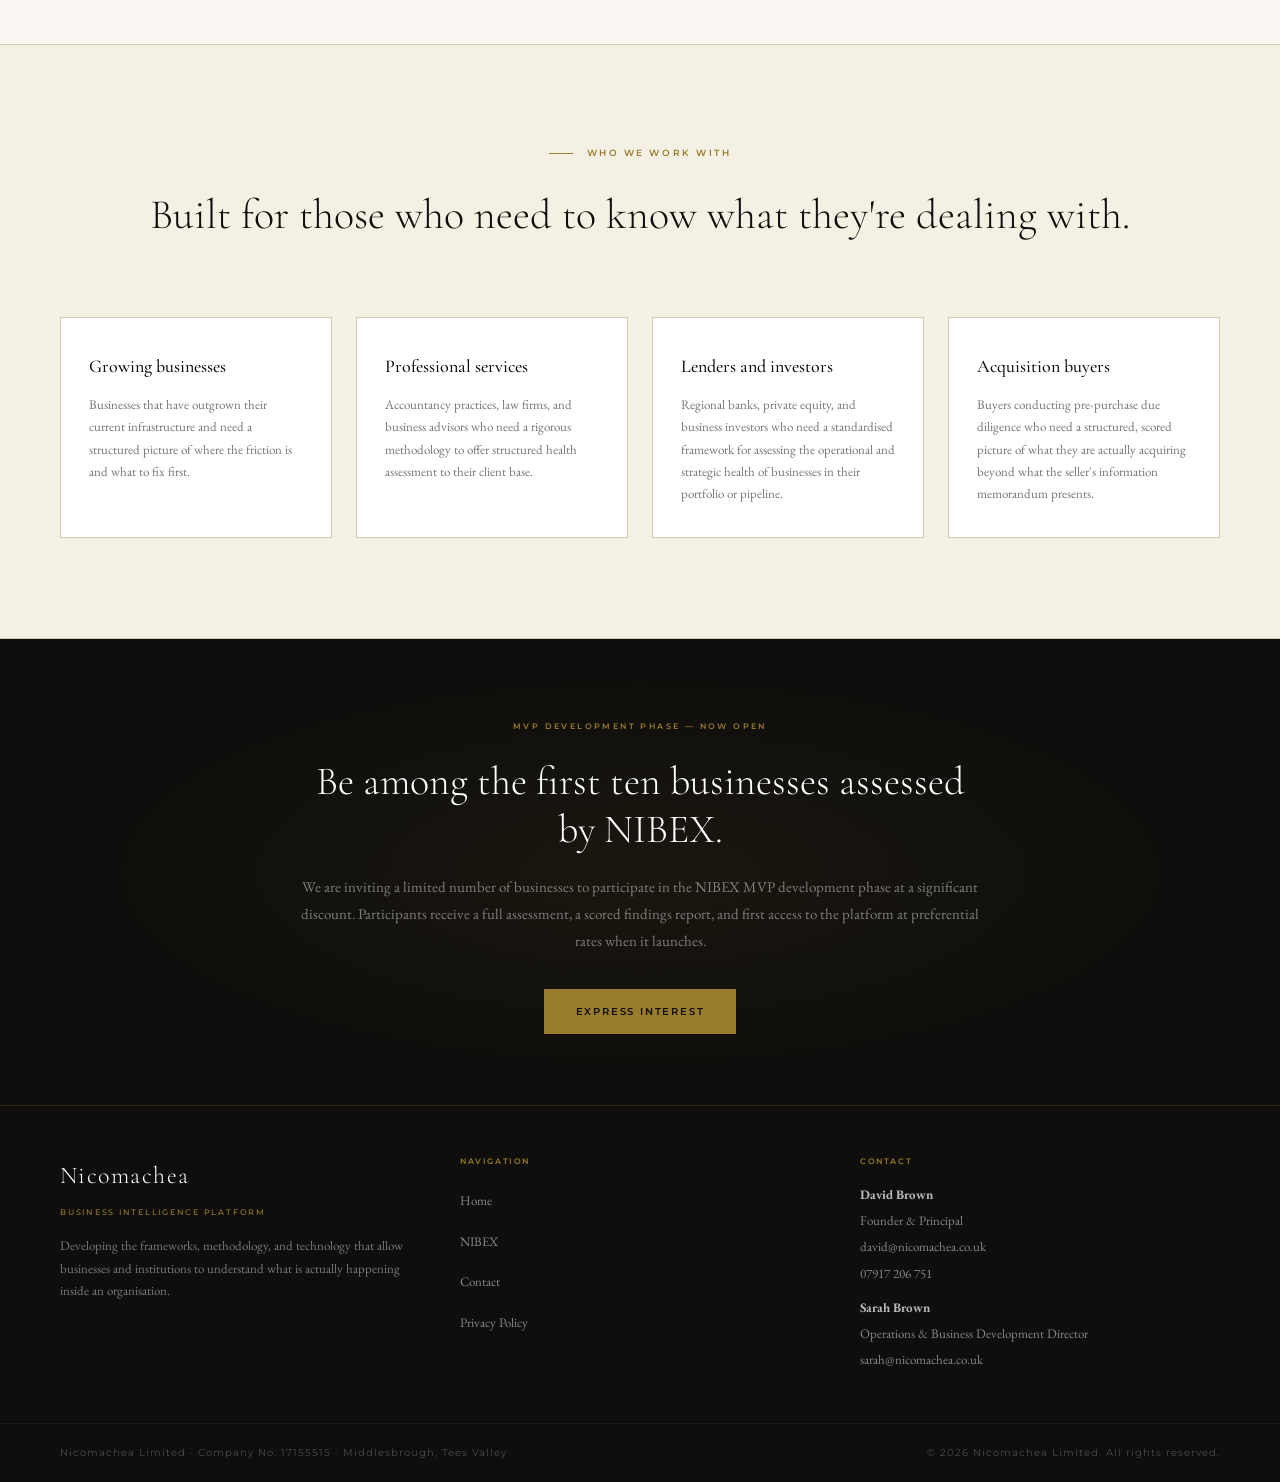
==== commit 6ec8f9db: "Add Privacy Policy link to footer" ====
--- a/index.html
+++ b/index.html
@@ -794,6 +794,7 @@
       <li><a href="index.html">Home</a></li>
       <li><a href="nibex.html">NIBEX</a></li>
       <li><a href="contact.html">Contact</a></li>
+      <li><a href="Nicomachea_Privacy_Policy.html">Privacy Policy</a></li>
     </ul>
   </div>
   <div>
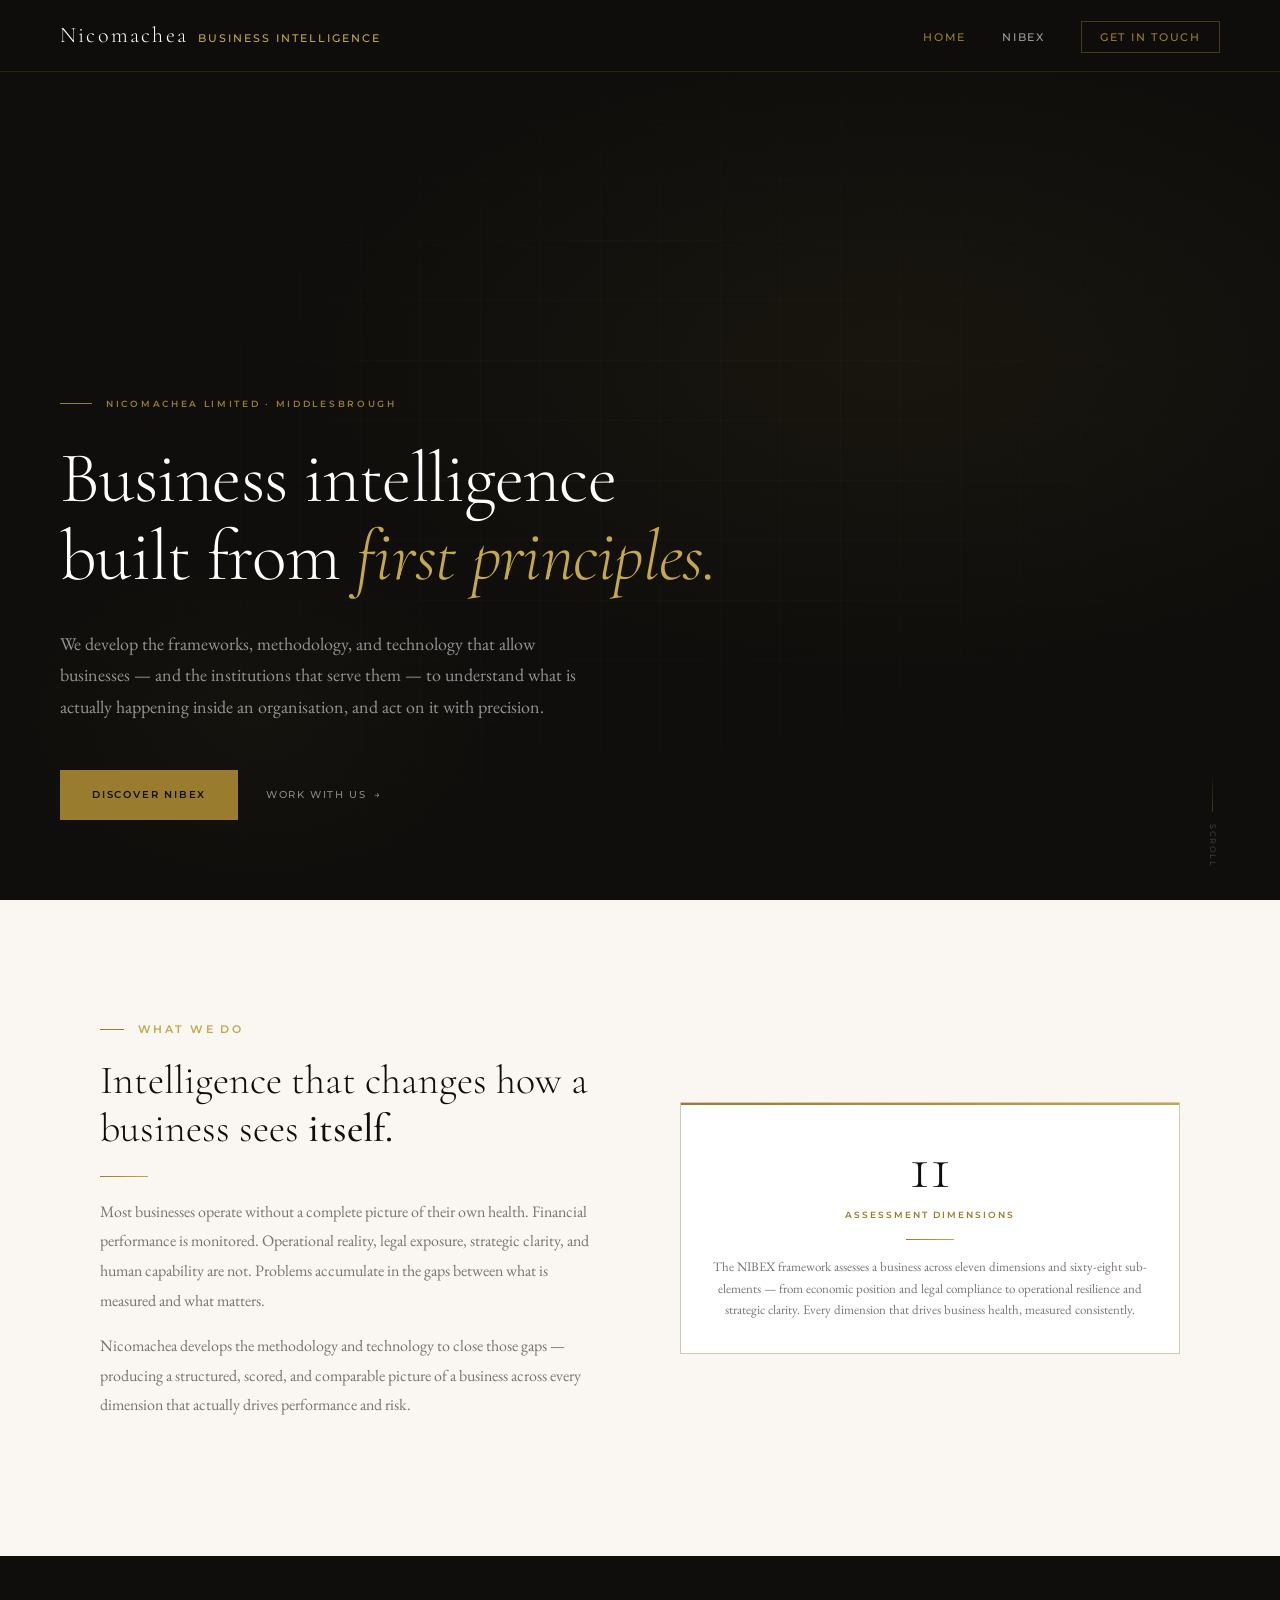
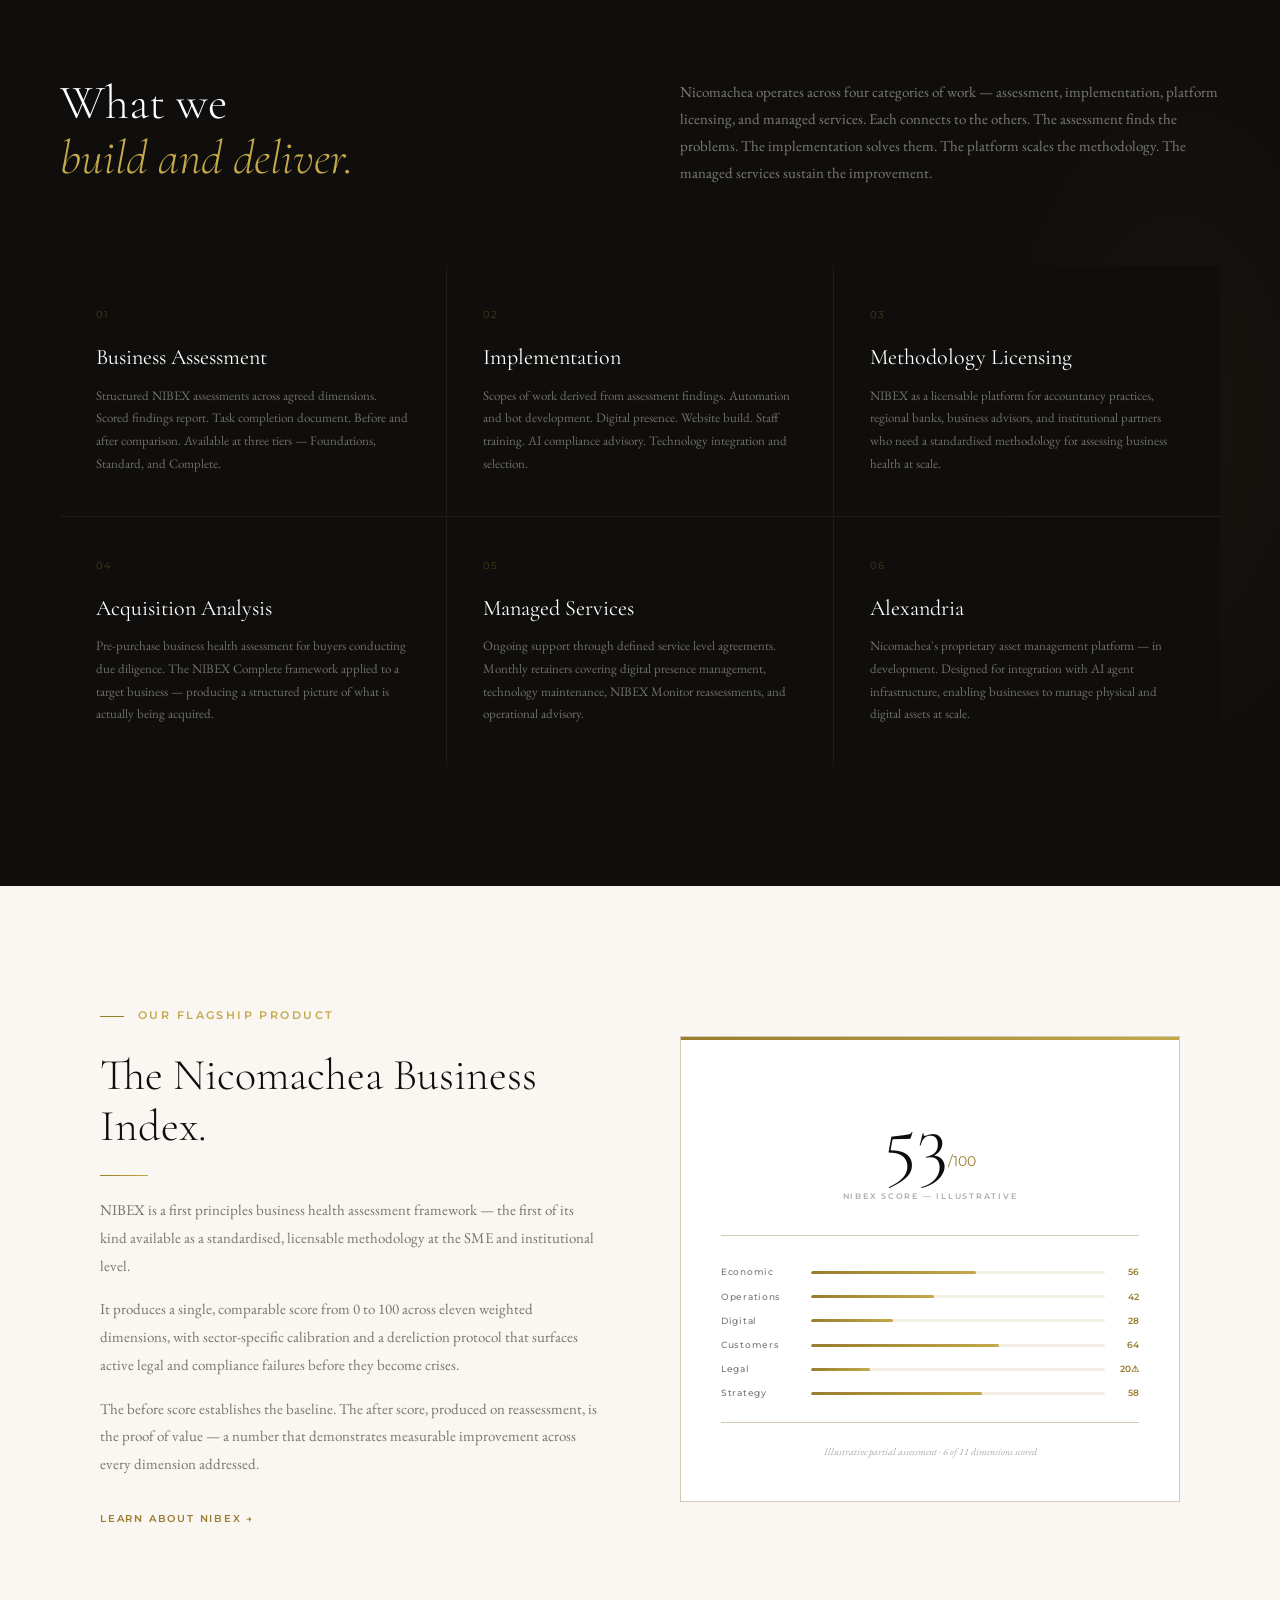
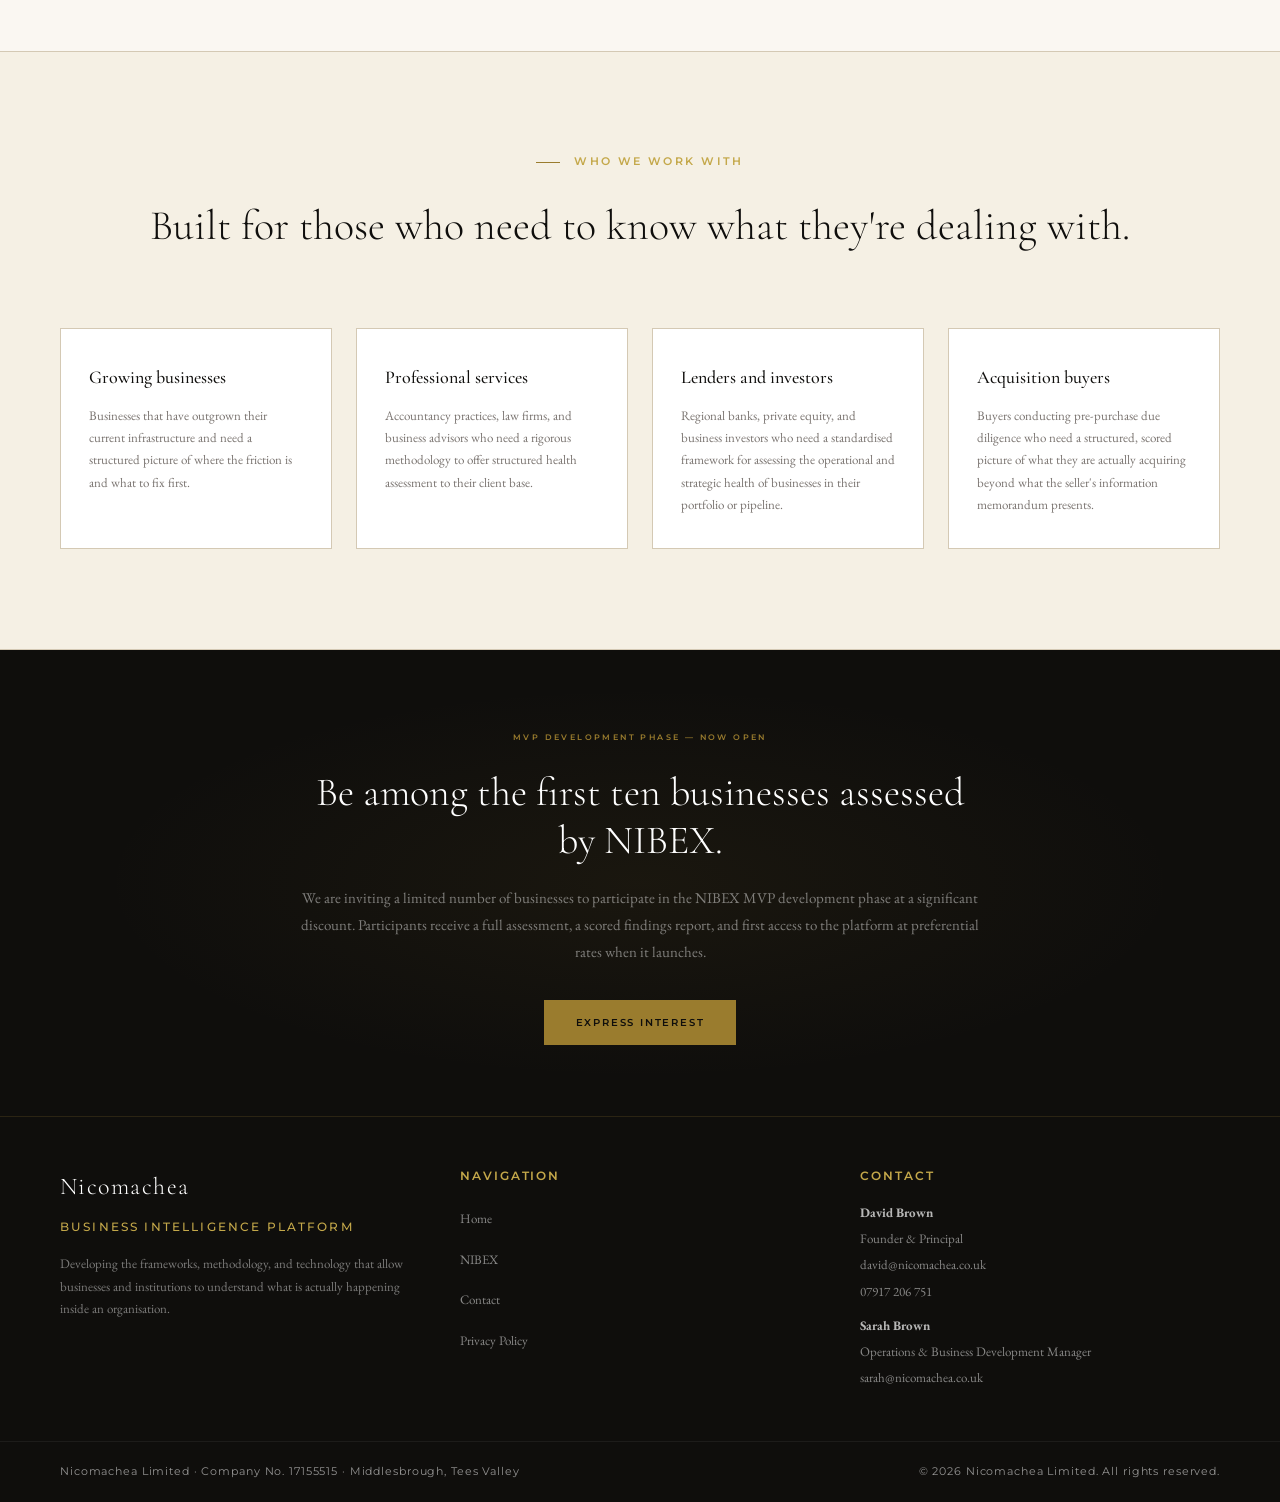
==== commit df309181: "Update job title for Sarah Brown in footer" ====
--- a/index.html
+++ b/index.html
@@ -804,7 +804,7 @@
     <div class="footer-contact-item"><a href="mailto:david@nicomachea.co.uk">david@nicomachea.co.uk</a></div>
     <div class="footer-contact-item"><a href="tel:07917206751">07917 206 751</a></div>
     <div class="footer-contact-item" style="margin-top:12px"><strong style="color:rgba(255,255,255,0.7);font-size:13px">Sarah Brown</strong></div>
-    <div class="footer-contact-item">Operations &amp; Business Development Director</div>
+    <div class="footer-contact-item">Operations &amp; Business Development Manager</div>
     <div class="footer-contact-item"><a href="mailto:sarah@nicomachea.co.uk">sarah@nicomachea.co.uk</a></div>
   </div>
 </footer>
--- a/shared.css
+++ b/shared.css
@@ -62,11 +62,11 @@
 
 .nav-brand-tag {
   font-family: var(--sans);
-  font-size: 7px;
+  font-size: 11px;
   font-weight: 500;
-  letter-spacing: 0.22em;
-  text-transform: uppercase;
-  color: var(--gold);
+  letter-spacing: 0.18em;
+  text-transform: uppercase;
+  color: var(--gold-light);
 }
 
 .nav-links {
@@ -130,11 +130,11 @@
 
 .footer-tag {
   font-family: var(--sans);
-  font-size: 8px;
+  font-size: 12px;
   font-weight: 500;
-  letter-spacing: 0.22em;
-  text-transform: uppercase;
-  color: var(--gold);
+  letter-spacing: 0.18em;
+  text-transform: uppercase;
+  color: var(--gold-light);
   margin-bottom: 16px;
 }
 
@@ -146,11 +146,11 @@
 
 .footer-col-label {
   font-family: var(--sans);
-  font-size: 8px;
+  font-size: 12px;
   font-weight: 600;
-  letter-spacing: 0.2em;
-  text-transform: uppercase;
-  color: var(--gold);
+  letter-spacing: 0.16em;
+  text-transform: uppercase;
+  color: var(--gold-light);
   margin-bottom: 16px;
 }
 
@@ -196,20 +196,19 @@
 
 .footer-reg {
   font-family: var(--sans);
-  font-size: 10px;
+  font-size: 11px;
   font-weight: 400;
-  letter-spacing: 0.1em;
-  color: rgba(255,255,255,0.25);
-}
-
+  letter-spacing: 0.08em;
+  color: rgba(255,255,255,0.55);
+}
 /* ── COMMON ELEMENTS ──────────────────────────────────────── */
 .section-label {
   font-family: var(--sans);
-  font-size: 9px;
+  font-size: 11px;
   font-weight: 600;
-  letter-spacing: 0.28em;
-  text-transform: uppercase;
-  color: var(--gold);
+  letter-spacing: 0.22em;
+  text-transform: uppercase;
+  color: var(--gold-light);
   margin-bottom: 16px;
   display: flex;
   align-items: center;
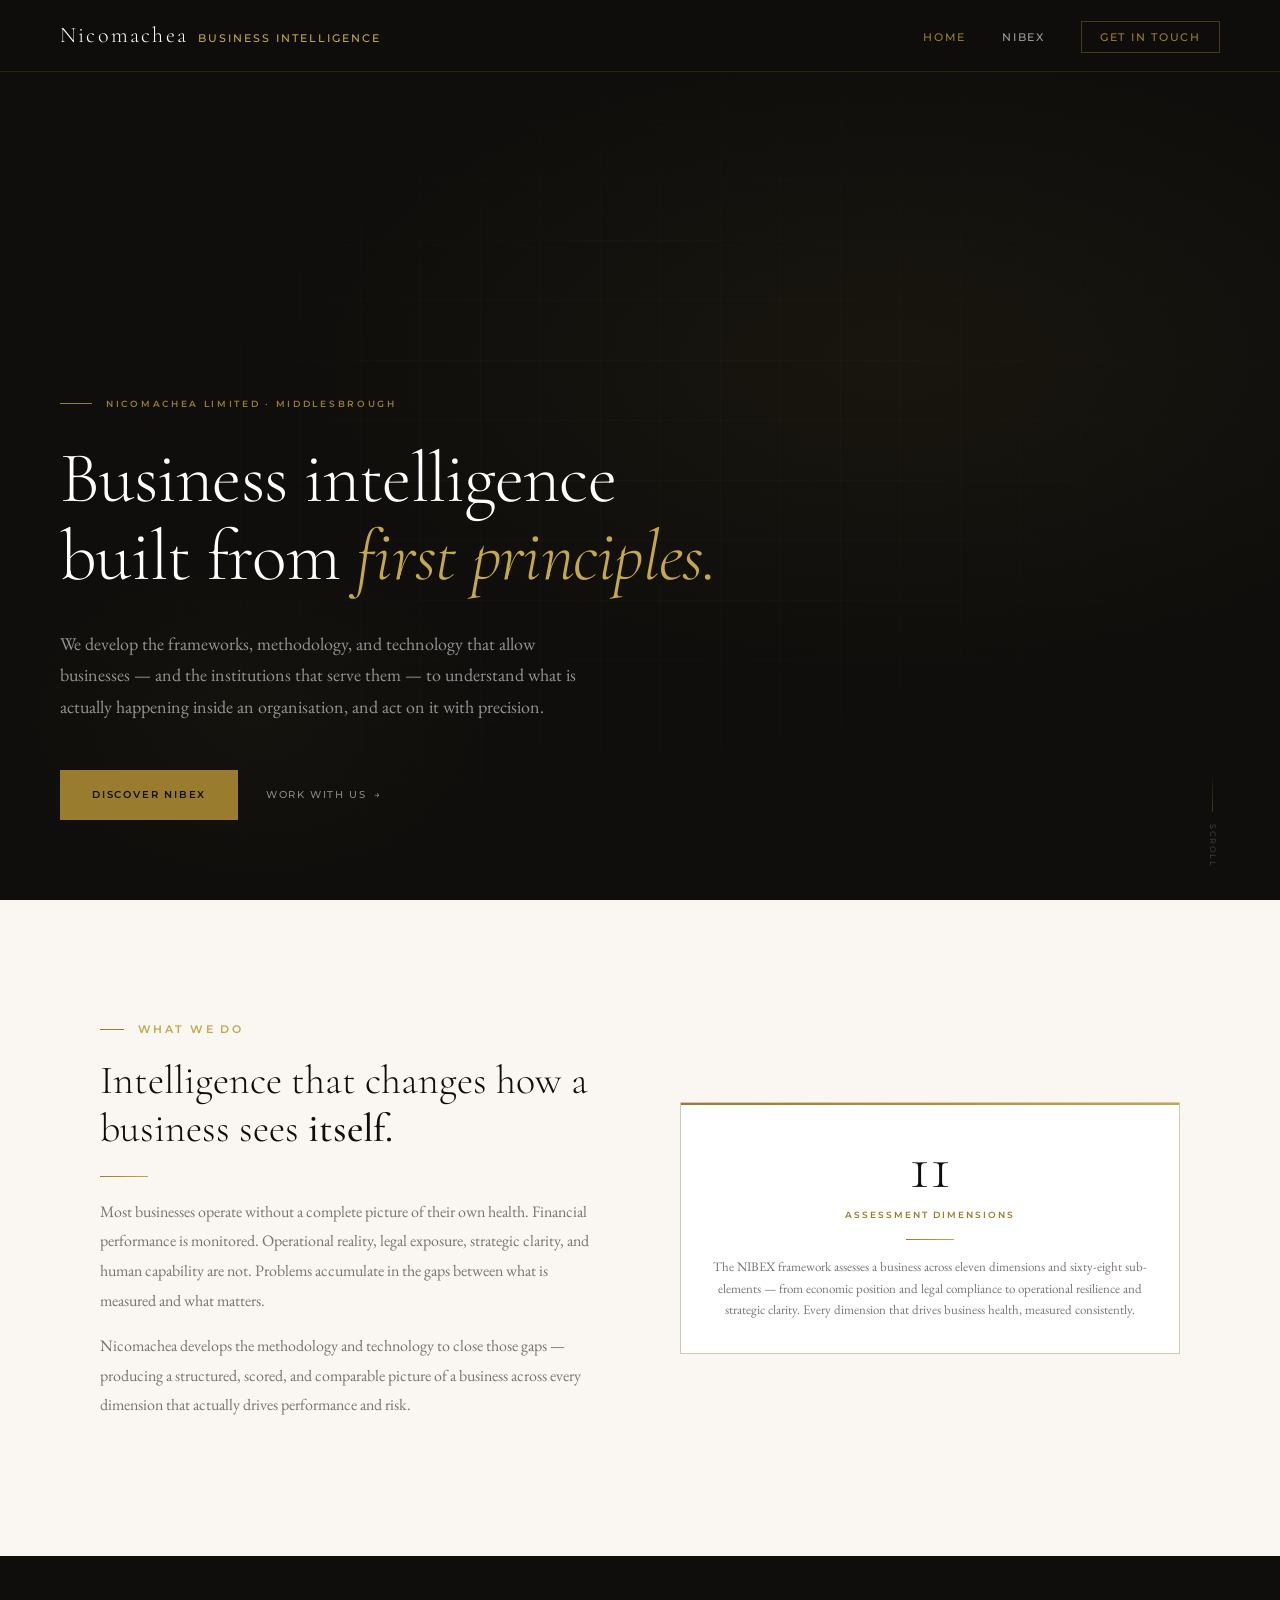
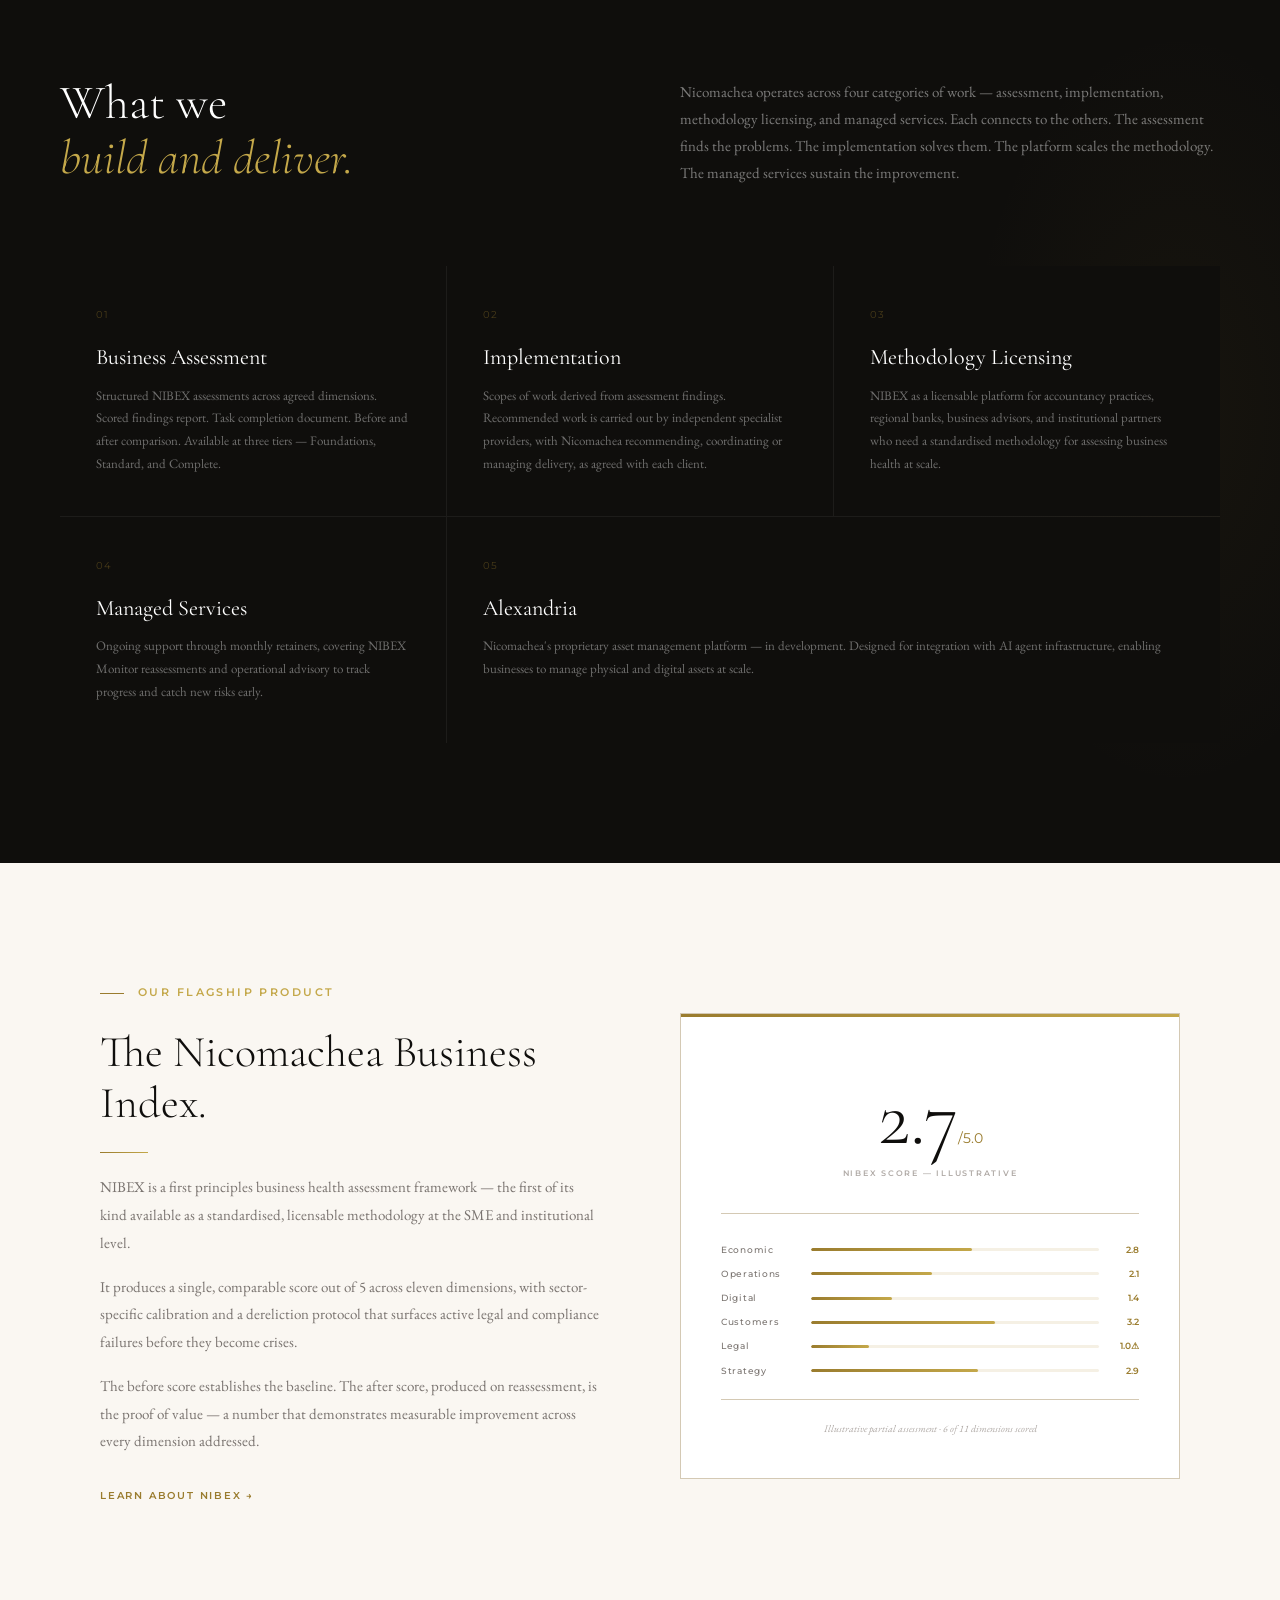
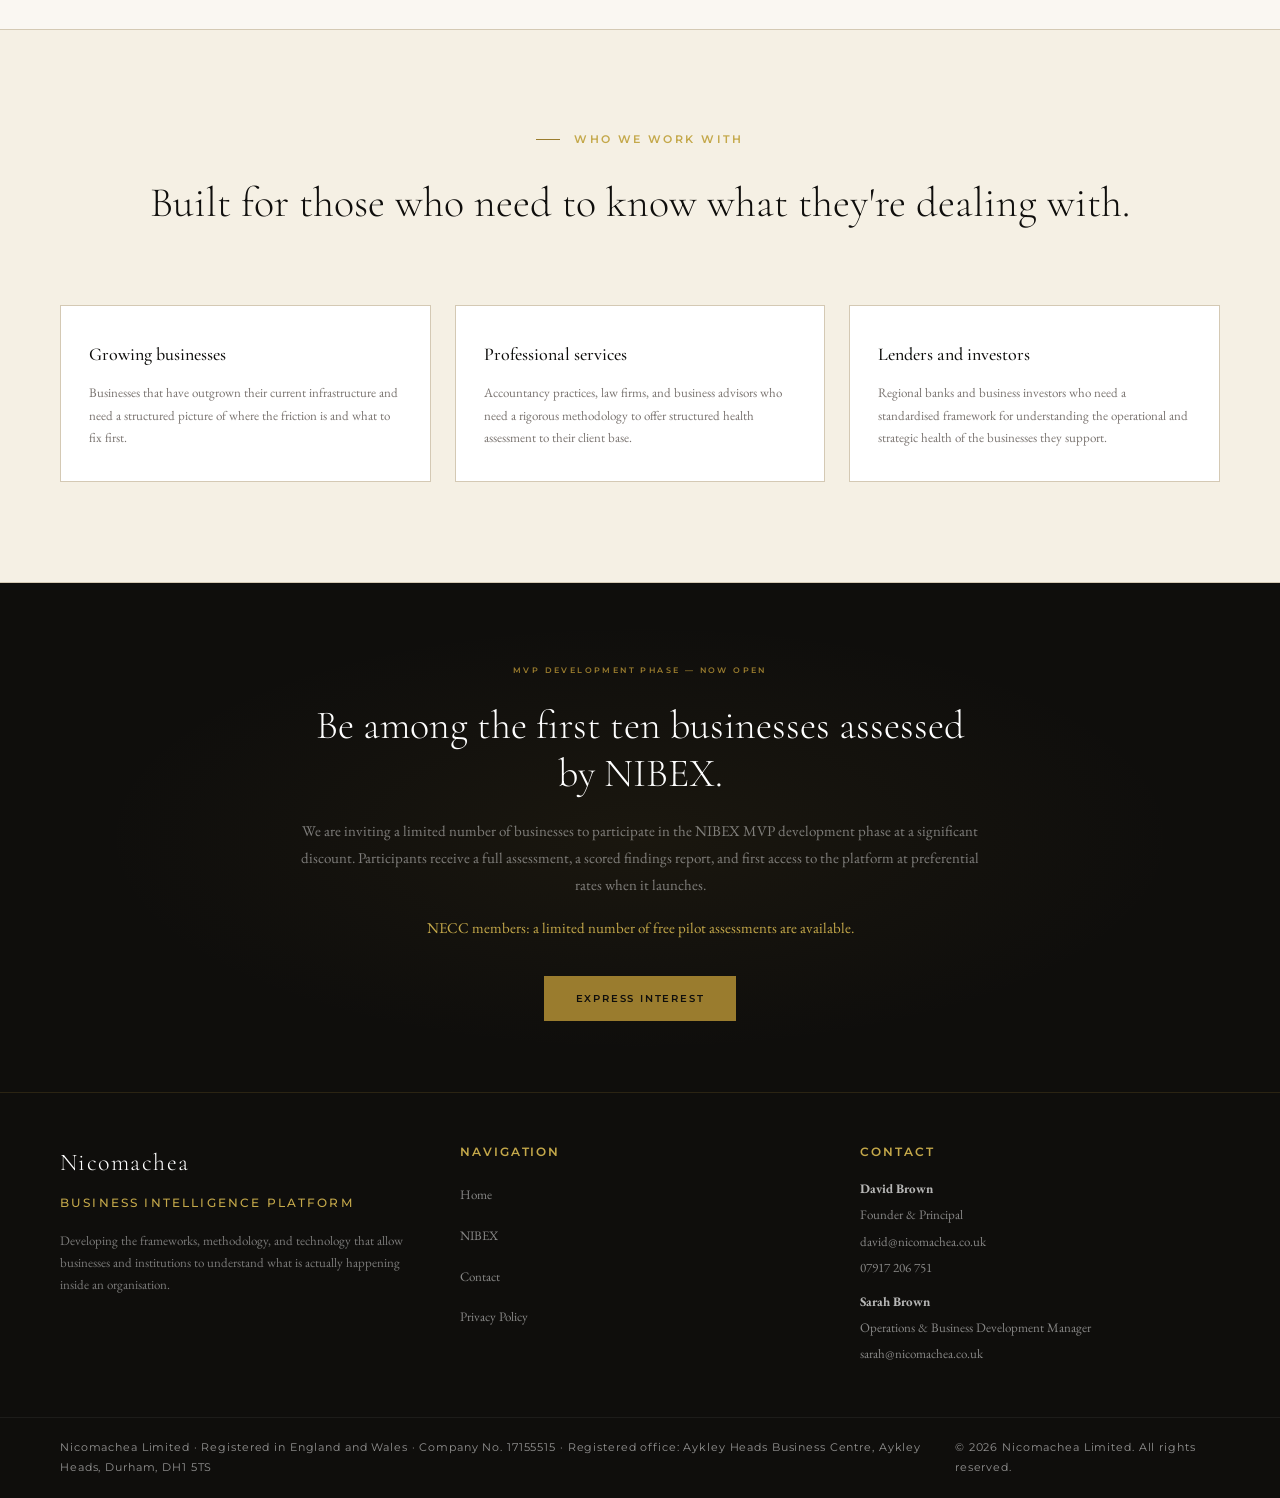
==== commit a386cfa9: "Add files via upload" ====
--- a/index.html
+++ b/index.html
@@ -1,817 +1,813 @@
-<!DOCTYPE html>
-<html lang="en">
-<head>
-<meta charset="UTF-8">
-<meta name="viewport" content="width=device-width, initial-scale=1.0">
-<meta name="description" content="Nicomachea — business intelligence platform and methodology developer. Creators of NIBEX, the Nicomachea Business Index.">
-<title>Nicomachea — Business Intelligence Platform</title>
-<link rel="stylesheet" href="shared.css">
-<style>
-/* ── HERO ─────────────────────────────────────────────────── */
-.hero {
-  min-height: 100vh;
-  background: var(--ink);
-  display: flex;
-  flex-direction: column;
-  justify-content: flex-end;
-  padding: 0 60px 80px;
-  position: relative;
-  overflow: hidden;
-}
-
-.hero-bg {
-  position: absolute;
-  inset: 0;
-  background:
-    radial-gradient(ellipse 80% 60% at 70% 40%, rgba(154,124,46,0.07) 0%, transparent 60%),
-    radial-gradient(ellipse 40% 40% at 20% 80%, rgba(154,124,46,0.04) 0%, transparent 50%);
-}
-
-.hero-grid {
-  position: absolute;
-  inset: 0;
-  background-image:
-    linear-gradient(rgba(154,124,46,0.04) 1px, transparent 1px),
-    linear-gradient(90deg, rgba(154,124,46,0.04) 1px, transparent 1px);
-  background-size: 60px 60px;
-  mask-image: radial-gradient(ellipse 80% 80% at 50% 50%, black 0%, transparent 100%);
-}
-
-.hero-content {
-  position: relative;
-  z-index: 1;
-  max-width: 760px;
-}
-
-.hero-eyebrow {
-  font-family: var(--sans);
-  font-size: 9px;
-  font-weight: 600;
-  letter-spacing: 0.3em;
-  text-transform: uppercase;
-  color: var(--gold);
-  margin-bottom: 28px;
-  display: flex;
-  align-items: center;
-  gap: 14px;
-}
-
-.hero-eyebrow::before {
-  content: '';
-  width: 32px;
-  height: 1px;
-  background: var(--gold);
-}
-
-.hero-headline {
-  font-family: var(--serif);
-  font-size: clamp(42px, 6vw, 72px);
-  font-weight: 300;
-  line-height: 1.08;
-  color: #fff;
-  letter-spacing: -0.01em;
-  margin-bottom: 32px;
-}
-
-.hero-headline em {
-  font-style: italic;
-  color: var(--gold-light);
-}
-
-.hero-body {
-  font-size: 18px;
-  line-height: 1.75;
-  color: rgba(255,255,255,0.55);
-  max-width: 520px;
-  margin-bottom: 48px;
-}
-
-.hero-actions {
-  display: flex;
-  align-items: center;
-  gap: 28px;
-}
-
-.btn-primary {
-  font-family: var(--sans);
-  font-size: 10px;
-  font-weight: 600;
-  letter-spacing: 0.18em;
-  text-transform: uppercase;
-  color: var(--ink);
-  background: var(--gold);
-  border: none;
-  padding: 16px 32px;
-  text-decoration: none;
-  transition: all 0.2s;
-  cursor: pointer;
-}
-
-.btn-primary:hover {
-  background: var(--gold-light);
-}
-
-.btn-ghost {
-  font-family: var(--sans);
-  font-size: 10px;
-  font-weight: 500;
-  letter-spacing: 0.16em;
-  text-transform: uppercase;
-  color: rgba(255,255,255,0.5);
-  text-decoration: none;
-  display: flex;
-  align-items: center;
-  gap: 8px;
-  transition: color 0.2s;
-}
-
-.btn-ghost:hover { color: var(--gold); }
-
-.btn-ghost::after {
-  content: '→';
-  transition: transform 0.2s;
-}
-
-.btn-ghost:hover::after { transform: translateX(4px); }
-
-.hero-scroll {
-  position: absolute;
-  bottom: 32px;
-  right: 60px;
-  font-family: var(--sans);
-  font-size: 8px;
-  font-weight: 500;
-  letter-spacing: 0.2em;
-  text-transform: uppercase;
-  color: rgba(255,255,255,0.2);
-  writing-mode: vertical-rl;
-  display: flex;
-  align-items: center;
-  gap: 12px;
-}
-
-.hero-scroll::before {
-  content: '';
-  width: 1px;
-  height: 40px;
-  background: linear-gradient(180deg, transparent, rgba(154,124,46,0.4));
-}
-
-/* ── INTRO SECTION ────────────────────────────────────────── */
-.intro {
-  padding: 120px 60px;
-  display: grid;
-  grid-template-columns: 1fr 1fr;
-  gap: 80px;
-  align-items: center;
-  max-width: 1200px;
-  margin: 0 auto;
-}
-
-.intro-text h2 {
-  font-family: var(--serif);
-  font-size: 40px;
-  font-weight: 300;
-  line-height: 1.2;
-  color: var(--ink);
-  margin-bottom: 24px;
-}
-
-.intro-text h2 strong {
-  font-weight: 500;
-}
-
-.intro-text p {
-  font-size: 16px;
-  line-height: 1.85;
-  color: var(--muted);
-  margin-bottom: 16px;
-}
-
-.intro-stat {
-  text-align: center;
-  padding: 32px;
-  background: var(--surface);
-  border: 0.5px solid var(--rule);
-  position: relative;
-}
-
-.intro-stat::before {
-  content: '';
-  position: absolute;
-  top: 0;
-  left: 0;
-  right: 0;
-  height: 2px;
-  background: linear-gradient(90deg, var(--gold), var(--gold-light));
-}
-
-.stat-number {
-  font-family: var(--serif);
-  font-size: 64px;
-  font-weight: 300;
-  color: var(--ink);
-  line-height: 1;
-  margin-bottom: 8px;
-}
-
-.stat-label {
-  font-family: var(--sans);
-  font-size: 9px;
-  font-weight: 600;
-  letter-spacing: 0.22em;
-  text-transform: uppercase;
-  color: var(--gold);
-  margin-bottom: 16px;
-}
-
-.stat-desc {
-  font-size: 13px;
-  color: var(--muted);
-  line-height: 1.65;
-}
-
-/* ── WHAT WE DO ───────────────────────────────────────────── */
-.what-we-do {
-  background: var(--ink);
-  padding: 120px 60px;
-  position: relative;
-  overflow: hidden;
-}
-
-.what-we-do::before {
-  content: '';
-  position: absolute;
-  top: 0;
-  right: 0;
-  width: 40%;
-  height: 100%;
-  background: radial-gradient(ellipse 60% 60% at 80% 50%, rgba(154,124,46,0.06) 0%, transparent 70%);
-  pointer-events: none;
-}
-
-.what-inner {
-  max-width: 1200px;
-  margin: 0 auto;
-}
-
-.what-header {
-  display: grid;
-  grid-template-columns: 1fr 1fr;
-  gap: 80px;
-  margin-bottom: 80px;
-  align-items: end;
-}
-
-.what-header h2 {
-  font-family: var(--serif);
-  font-size: 48px;
-  font-weight: 300;
-  color: #fff;
-  line-height: 1.15;
-}
-
-.what-header h2 em {
-  font-style: italic;
-  color: var(--gold-light);
-}
-
-.what-header p {
-  font-size: 15px;
-  line-height: 1.8;
-  color: rgba(255,255,255,0.45);
-}
-
-.services-grid {
-  display: grid;
-  grid-template-columns: repeat(3, 1fr);
-  gap: 1px;
-  background: rgba(255,255,255,0.06);
-}
-
-.service-item {
-  background: var(--ink);
-  padding: 40px 36px;
-  position: relative;
-  transition: background 0.3s;
-}
-
-.service-item:hover {
-  background: rgba(154,124,46,0.05);
-}
-
-.service-num {
-  font-family: var(--sans);
-  font-size: 10px;
-  font-weight: 400;
-  letter-spacing: 0.14em;
-  color: rgba(154,124,46,0.4);
-  margin-bottom: 20px;
-}
-
-.service-title {
-  font-family: var(--serif);
-  font-size: 22px;
-  font-weight: 400;
-  color: #fff;
-  margin-bottom: 14px;
-  line-height: 1.2;
-}
-
-.service-desc {
-  font-size: 13px;
-  line-height: 1.75;
-  color: rgba(255,255,255,0.4);
-}
-
-/* ── NIBEX CALLOUT ────────────────────────────────────────── */
-.nibex-callout {
-  padding: 120px 60px;
-  max-width: 1200px;
-  margin: 0 auto;
-  display: grid;
-  grid-template-columns: 1fr 1fr;
-  gap: 80px;
-  align-items: center;
-}
-
-.nibex-text .section-label { margin-bottom: 24px; }
-
-.nibex-text h2 {
-  font-family: var(--serif);
-  font-size: 44px;
-  font-weight: 300;
-  line-height: 1.15;
-  color: var(--ink);
-  margin-bottom: 24px;
-}
-
-.nibex-text p {
-  font-size: 15px;
-  line-height: 1.85;
-  color: var(--muted);
-  margin-bottom: 16px;
-}
-
-.nibex-text a {
-  font-family: var(--sans);
-  font-size: 10px;
-  font-weight: 600;
-  letter-spacing: 0.18em;
-  text-transform: uppercase;
-  color: var(--gold);
-  text-decoration: none;
-  display: inline-flex;
-  align-items: center;
-  gap: 8px;
-  margin-top: 16px;
-  transition: gap 0.2s;
-}
-
-.nibex-text a:hover { gap: 14px; }
-
-.nibex-visual {
-  background: var(--surface);
-  border: 0.5px solid var(--rule);
-  padding: 40px;
-  position: relative;
-}
-
-.nibex-visual::before {
-  content: '';
-  position: absolute;
-  top: 0; left: 0; right: 0;
-  height: 3px;
-  background: linear-gradient(90deg, var(--gold), var(--gold-light));
-}
-
-.nibex-score-display {
-  text-align: center;
-  padding: 24px 0 32px;
-  border-bottom: 0.5px solid var(--rule);
-  margin-bottom: 28px;
-}
-
-.nibex-score-num {
-  font-family: var(--serif);
-  font-size: 80px;
-  font-weight: 300;
-  color: var(--ink);
-  line-height: 1;
-}
-
-.nibex-score-denom {
-  font-family: var(--sans);
-  font-size: 14px;
-  color: var(--gold);
-  font-weight: 400;
-}
-
-.nibex-score-label {
-  font-family: var(--sans);
-  font-size: 8px;
-  font-weight: 600;
-  letter-spacing: 0.22em;
-  text-transform: uppercase;
-  color: var(--faint);
-  margin-top: 8px;
-}
-
-.dim-bar-row {
-  display: flex;
-  align-items: center;
-  gap: 10px;
-  margin-bottom: 8px;
-}
-
-.dim-bar-label {
-  font-family: var(--sans);
-  font-size: 9px;
-  font-weight: 500;
-  letter-spacing: 0.08em;
-  color: var(--muted);
-  width: 80px;
-  flex-shrink: 0;
-}
-
-.dim-bar-track {
-  flex: 1;
-  height: 3px;
-  background: var(--gold-pale);
-  border-radius: 99px;
-  overflow: hidden;
-}
-
-.dim-bar-fill {
-  height: 100%;
-  background: linear-gradient(90deg, var(--gold), var(--gold-light));
-  border-radius: 99px;
-}
-
-.dim-bar-val {
-  font-family: var(--sans);
-  font-size: 9px;
-  font-weight: 600;
-  color: var(--gold);
-  width: 24px;
-  text-align: right;
-  flex-shrink: 0;
-}
-
-.nibex-note {
-  font-size: 10px;
-  color: var(--faint);
-  font-style: italic;
-  text-align: center;
-  margin-top: 20px;
-  padding-top: 20px;
-  border-top: 0.5px solid var(--rule);
-}
-
-/* ── WHO WE SERVE ─────────────────────────────────────────── */
-.who-we-serve {
-  background: var(--gold-pale);
-  padding: 100px 60px;
-  border-top: 0.5px solid var(--rule);
-  border-bottom: 0.5px solid var(--rule);
-}
-
-.who-inner {
-  max-width: 1200px;
-  margin: 0 auto;
-}
-
-.who-header {
-  text-align: center;
-  margin-bottom: 64px;
-}
-
-.who-header h2 {
-  font-family: var(--serif);
-  font-size: 42px;
-  font-weight: 300;
-  color: var(--ink);
-  margin-top: 16px;
-}
-
-.who-grid {
-  display: grid;
-  grid-template-columns: repeat(4, 1fr);
-  gap: 24px;
-}
-
-.who-item {
-  background: var(--surface);
-  border: 0.5px solid var(--rule);
-  padding: 32px 28px;
-  position: relative;
-  transition: transform 0.2s, box-shadow 0.2s;
-}
-
-.who-item:hover {
-  transform: translateY(-4px);
-  box-shadow: 0 12px 40px rgba(0,0,0,0.08);
-}
-
-.who-item::before {
-  content: '';
-  position: absolute;
-  bottom: 0; left: 0; right: 0;
-  height: 2px;
-  background: linear-gradient(90deg, var(--gold), var(--gold-light));
-  transform: scaleX(0);
-  transition: transform 0.2s;
-}
-
-.who-item:hover::before { transform: scaleX(1); }
-
-.who-item-title {
-  font-family: var(--serif);
-  font-size: 18px;
-  font-weight: 500;
-  color: var(--ink);
-  margin-bottom: 12px;
-}
-
-.who-item-desc {
-  font-size: 13px;
-  line-height: 1.7;
-  color: var(--muted);
-}
-
-/* ── MVP BAND ─────────────────────────────────────────────── */
-.mvp-band {
-  background: var(--ink);
-  padding: 80px 60px;
-  text-align: center;
-  position: relative;
-  overflow: hidden;
-}
-
-.mvp-band::before {
-  content: '';
-  position: absolute;
-  inset: 0;
-  background: radial-gradient(ellipse 60% 60% at 50% 50%, rgba(154,124,46,0.08) 0%, transparent 70%);
-}
-
-.mvp-inner {
-  position: relative;
-  max-width: 680px;
-  margin: 0 auto;
-}
-
-.mvp-label {
-  font-family: var(--sans);
-  font-size: 8px;
-  font-weight: 600;
-  letter-spacing: 0.3em;
-  text-transform: uppercase;
-  color: var(--gold);
-  margin-bottom: 24px;
-}
-
-.mvp-headline {
-  font-family: var(--serif);
-  font-size: 40px;
-  font-weight: 300;
-  color: #fff;
-  line-height: 1.2;
-  margin-bottom: 20px;
-}
-
-.mvp-body {
-  font-size: 15px;
-  color: rgba(255,255,255,0.45);
-  line-height: 1.8;
-  margin-bottom: 40px;
-}
-
-@media (max-width: 900px) {
-  .hero { padding: 0 24px 60px; }
-  .intro, .nibex-callout { grid-template-columns: 1fr; padding: 60px 24px; gap: 40px; }
-  .what-we-do { padding: 60px 24px; }
-  .what-header { grid-template-columns: 1fr; gap: 24px; }
-  .services-grid { grid-template-columns: 1fr; }
-  .who-we-serve { padding: 60px 24px; }
-  .who-grid { grid-template-columns: 1fr 1fr; }
-  .mvp-band { padding: 60px 24px; }
-}
-</style>
-</head>
-<body>
-
-<nav>
-  <a href="index.html" class="nav-brand">
-    Nicomachea
-    <span class="nav-brand-tag">Business Intelligence</span>
-  </a>
-  <ul class="nav-links">
-    <li><a href="index.html" class="active">Home</a></li>
-    <li><a href="nibex.html">NIBEX</a></li>
-    <li><a href="contact.html" class="nav-cta">Get in touch</a></li>
-  </ul>
-</nav>
-
-<!-- HERO -->
-<section class="hero">
-  <div class="hero-bg"></div>
-  <div class="hero-grid"></div>
-  <div class="hero-content">
-    <div class="hero-eyebrow fade-in">Nicomachea Limited · Middlesbrough</div>
-    <h1 class="hero-headline fade-in">
-      Business intelligence<br>
-      built from <em>first principles.</em>
-    </h1>
-    <p class="hero-body fade-in">
-      We develop the frameworks, methodology, and technology that allow businesses — and the institutions that serve them — to understand what is actually happening inside an organisation, and act on it with precision.
-    </p>
-    <div class="hero-actions fade-in">
-      <a href="nibex.html" class="btn-primary">Discover NIBEX</a>
-      <a href="contact.html" class="btn-ghost">Work with us</a>
-    </div>
-  </div>
-  <div class="hero-scroll">Scroll</div>
-</section>
-
-<!-- INTRO -->
-<section class="intro">
-  <div class="intro-text fade-in">
-    <div class="section-label">What we do</div>
-    <h2>Intelligence that changes how a business sees <strong>itself.</strong></h2>
-    <div class="rule-gold"></div>
-    <p>Most businesses operate without a complete picture of their own health. Financial performance is monitored. Operational reality, legal exposure, strategic clarity, and human capability are not. Problems accumulate in the gaps between what is measured and what matters.</p>
-    <p>Nicomachea develops the methodology and technology to close those gaps — producing a structured, scored, and comparable picture of a business across every dimension that actually drives performance and risk.</p>
-  </div>
-  <div class="intro-stat fade-in">
-    <div class="stat-number">11</div>
-    <div class="stat-label">Assessment dimensions</div>
-    <div class="rule-gold" style="margin: 16px auto;"></div>
-    <div class="stat-desc">The NIBEX framework assesses a business across eleven dimensions and sixty-eight sub-elements — from economic position and legal compliance to operational resilience and strategic clarity. Every dimension that drives business health, measured consistently.</div>
-  </div>
-</section>
-
-<!-- WHAT WE DO -->
-<section class="what-we-do">
-  <div class="what-inner">
-    <div class="what-header">
-      <h2>What we<br><em>build and deliver.</em></h2>
-      <p>Nicomachea operates across four categories of work — assessment, implementation, platform licensing, and managed services. Each connects to the others. The assessment finds the problems. The implementation solves them. The platform scales the methodology. The managed services sustain the improvement.</p>
-    </div>
-    <div class="services-grid">
-      <div class="service-item fade-in">
-        <div class="service-num">01</div>
-        <div class="service-title">Business Assessment</div>
-        <div class="service-desc">Structured NIBEX assessments across agreed dimensions. Scored findings report. Task completion document. Before and after comparison. Available at three tiers — Foundations, Standard, and Complete.</div>
-      </div>
-      <div class="service-item fade-in">
-        <div class="service-num">02</div>
-        <div class="service-title">Implementation</div>
-        <div class="service-desc">Scopes of work derived from assessment findings. Automation and bot development. Digital presence. Website build. Staff training. AI compliance advisory. Technology integration and selection.</div>
-      </div>
-      <div class="service-item fade-in">
-        <div class="service-num">03</div>
-        <div class="service-title">Methodology Licensing</div>
-        <div class="service-desc">NIBEX as a licensable platform for accountancy practices, regional banks, business advisors, and institutional partners who need a standardised methodology for assessing business health at scale.</div>
-      </div>
-      <div class="service-item fade-in">
-        <div class="service-num">04</div>
-        <div class="service-title">Acquisition Analysis</div>
-        <div class="service-desc">Pre-purchase business health assessment for buyers conducting due diligence. The NIBEX Complete framework applied to a target business — producing a structured picture of what is actually being acquired.</div>
-      </div>
-      <div class="service-item fade-in">
-        <div class="service-num">05</div>
-        <div class="service-title">Managed Services</div>
-        <div class="service-desc">Ongoing support through defined service level agreements. Monthly retainers covering digital presence management, technology maintenance, NIBEX Monitor reassessments, and operational advisory.</div>
-      </div>
-      <div class="service-item fade-in">
-        <div class="service-num">06</div>
-        <div class="service-title">Alexandria</div>
-        <div class="service-desc">Nicomachea's proprietary asset management platform — in development. Designed for integration with AI agent infrastructure, enabling businesses to manage physical and digital assets at scale.</div>
-      </div>
-    </div>
-  </div>
-</section>
-
-<!-- NIBEX CALLOUT -->
-<section class="nibex-callout">
-  <div class="nibex-text fade-in">
-    <div class="section-label">Our flagship product</div>
-    <h2>The Nicomachea Business Index.</h2>
-    <div class="rule-gold"></div>
-    <p>NIBEX is a first principles business health assessment framework — the first of its kind available as a standardised, licensable methodology at the SME and institutional level.</p>
-    <p>It produces a single, comparable score from 0 to 100 across eleven weighted dimensions, with sector-specific calibration and a dereliction protocol that surfaces active legal and compliance failures before they become crises.</p>
-    <p>The before score establishes the baseline. The after score, produced on reassessment, is the proof of value — a number that demonstrates measurable improvement across every dimension addressed.</p>
-    <a href="nibex.html">Learn about NIBEX →</a>
-  </div>
-  <div class="nibex-visual fade-in">
-    <div class="nibex-score-display">
-      <div class="nibex-score-num">53<span class="nibex-score-denom">/100</span></div>
-      <div class="nibex-score-label">NIBEX Score — Illustrative</div>
-    </div>
-    <div class="dim-bar-row">
-      <span class="dim-bar-label">Economic</span>
-      <div class="dim-bar-track"><div class="dim-bar-fill" style="width:56%"></div></div>
-      <span class="dim-bar-val">56</span>
-    </div>
-    <div class="dim-bar-row">
-      <span class="dim-bar-label">Operations</span>
-      <div class="dim-bar-track"><div class="dim-bar-fill" style="width:42%"></div></div>
-      <span class="dim-bar-val">42</span>
-    </div>
-    <div class="dim-bar-row">
-      <span class="dim-bar-label">Digital</span>
-      <div class="dim-bar-track"><div class="dim-bar-fill" style="width:28%"></div></div>
-      <span class="dim-bar-val">28</span>
-    </div>
-    <div class="dim-bar-row">
-      <span class="dim-bar-label">Customers</span>
-      <div class="dim-bar-track"><div class="dim-bar-fill" style="width:64%"></div></div>
-      <span class="dim-bar-val">64</span>
-    </div>
-    <div class="dim-bar-row">
-      <span class="dim-bar-label">Legal</span>
-      <div class="dim-bar-track"><div class="dim-bar-fill" style="width:20%"></div></div>
-      <span class="dim-bar-val">20⚠</span>
-    </div>
-    <div class="dim-bar-row">
-      <span class="dim-bar-label">Strategy</span>
-      <div class="dim-bar-track"><div class="dim-bar-fill" style="width:58%"></div></div>
-      <span class="dim-bar-val">58</span>
-    </div>
-    <div class="nibex-note">Illustrative partial assessment · 6 of 11 dimensions scored</div>
-  </div>
-</section>
-
-<!-- WHO WE SERVE -->
-<section class="who-we-serve">
-  <div class="who-inner">
-    <div class="who-header">
-      <div class="section-label" style="justify-content:center">Who we work with</div>
-      <h2>Built for those who need to know what they're dealing with.</h2>
-    </div>
-    <div class="who-grid">
-      <div class="who-item fade-in">
-        <div class="who-item-title">Growing businesses</div>
-        <div class="who-item-desc">Businesses that have outgrown their current infrastructure and need a structured picture of where the friction is and what to fix first.</div>
-      </div>
-      <div class="who-item fade-in">
-        <div class="who-item-title">Professional services</div>
-        <div class="who-item-desc">Accountancy practices, law firms, and business advisors who need a rigorous methodology to offer structured health assessment to their client base.</div>
-      </div>
-      <div class="who-item fade-in">
-        <div class="who-item-title">Lenders and investors</div>
-        <div class="who-item-desc">Regional banks, private equity, and business investors who need a standardised framework for assessing the operational and strategic health of businesses in their portfolio or pipeline.</div>
-      </div>
-      <div class="who-item fade-in">
-        <div class="who-item-title">Acquisition buyers</div>
-        <div class="who-item-desc">Buyers conducting pre-purchase due diligence who need a structured, scored picture of what they are actually acquiring beyond what the seller's information memorandum presents.</div>
-      </div>
-    </div>
-  </div>
-</section>
-
-<!-- MVP BAND -->
-<section class="mvp-band">
-  <div class="mvp-inner">
-    <div class="mvp-label">MVP Development Phase — Now Open</div>
-    <div class="mvp-headline">Be among the first ten businesses assessed by NIBEX.</div>
-    <div class="mvp-body">We are inviting a limited number of businesses to participate in the NIBEX MVP development phase at a significant discount. Participants receive a full assessment, a scored findings report, and first access to the platform at preferential rates when it launches.</div>
-    <a href="contact.html" class="btn-primary">Express interest</a>
-  </div>
-</section>
-
-<!-- FOOTER -->
-<footer>
-  <div>
-    <div class="footer-brand">Nicomachea</div>
-    <div class="footer-tag">Business Intelligence Platform</div>
-    <div class="footer-desc">Developing the frameworks, methodology, and technology that allow businesses and institutions to understand what is actually happening inside an organisation.</div>
-  </div>
-  <div>
-    <div class="footer-col-label">Navigation</div>
-    <ul class="footer-links">
-      <li><a href="index.html">Home</a></li>
-      <li><a href="nibex.html">NIBEX</a></li>
-      <li><a href="contact.html">Contact</a></li>
-      <li><a href="Nicomachea_Privacy_Policy.html">Privacy Policy</a></li>
-    </ul>
-  </div>
-  <div>
-    <div class="footer-col-label">Contact</div>
-    <div class="footer-contact-item"><strong style="color:rgba(255,255,255,0.7);font-size:13px">David Brown</strong></div>
-    <div class="footer-contact-item">Founder &amp; Principal</div>
-    <div class="footer-contact-item"><a href="mailto:david@nicomachea.co.uk">david@nicomachea.co.uk</a></div>
-    <div class="footer-contact-item"><a href="tel:07917206751">07917 206 751</a></div>
-    <div class="footer-contact-item" style="margin-top:12px"><strong style="color:rgba(255,255,255,0.7);font-size:13px">Sarah Brown</strong></div>
-    <div class="footer-contact-item">Operations &amp; Business Development Manager</div>
-    <div class="footer-contact-item"><a href="mailto:sarah@nicomachea.co.uk">sarah@nicomachea.co.uk</a></div>
-  </div>
-</footer>
-<div class="footer-bottom">
-  <div class="footer-reg">Nicomachea Limited · Company No. 17155515 · Middlesbrough, Tees Valley</div>
-  <div class="footer-reg">© 2026 Nicomachea Limited. All rights reserved.</div>
-</div>
-
-</body>
-</html>
+<!DOCTYPE html>
+<html lang="en">
+<head>
+<meta charset="UTF-8">
+<meta name="viewport" content="width=device-width, initial-scale=1.0">
+<meta name="description" content="Nicomachea — business intelligence platform and methodology developer. Creators of NIBEX, the Nicomachea Business Index.">
+<title>Nicomachea — Business Intelligence Platform</title>
+<link rel="stylesheet" href="shared.css">
+<style>
+/* ── HERO ─────────────────────────────────────────────────── */
+.hero {
+  min-height: 100vh;
+  background: var(--ink);
+  display: flex;
+  flex-direction: column;
+  justify-content: flex-end;
+  padding: 0 60px 80px;
+  position: relative;
+  overflow: hidden;
+}
+
+.hero-bg {
+  position: absolute;
+  inset: 0;
+  background:
+    radial-gradient(ellipse 80% 60% at 70% 40%, rgba(154,124,46,0.07) 0%, transparent 60%),
+    radial-gradient(ellipse 40% 40% at 20% 80%, rgba(154,124,46,0.04) 0%, transparent 50%);
+}
+
+.hero-grid {
+  position: absolute;
+  inset: 0;
+  background-image:
+    linear-gradient(rgba(154,124,46,0.04) 1px, transparent 1px),
+    linear-gradient(90deg, rgba(154,124,46,0.04) 1px, transparent 1px);
+  background-size: 60px 60px;
+  mask-image: radial-gradient(ellipse 80% 80% at 50% 50%, black 0%, transparent 100%);
+}
+
+.hero-content {
+  position: relative;
+  z-index: 1;
+  max-width: 760px;
+}
+
+.hero-eyebrow {
+  font-family: var(--sans);
+  font-size: 9px;
+  font-weight: 600;
+  letter-spacing: 0.3em;
+  text-transform: uppercase;
+  color: var(--gold);
+  margin-bottom: 28px;
+  display: flex;
+  align-items: center;
+  gap: 14px;
+}
+
+.hero-eyebrow::before {
+  content: '';
+  width: 32px;
+  height: 1px;
+  background: var(--gold);
+}
+
+.hero-headline {
+  font-family: var(--serif);
+  font-size: clamp(42px, 6vw, 72px);
+  font-weight: 300;
+  line-height: 1.08;
+  color: #fff;
+  letter-spacing: -0.01em;
+  margin-bottom: 32px;
+}
+
+.hero-headline em {
+  font-style: italic;
+  color: var(--gold-light);
+}
+
+.hero-body {
+  font-size: 18px;
+  line-height: 1.75;
+  color: rgba(255,255,255,0.55);
+  max-width: 520px;
+  margin-bottom: 48px;
+}
+
+.hero-actions {
+  display: flex;
+  align-items: center;
+  gap: 28px;
+}
+
+.btn-primary {
+  font-family: var(--sans);
+  font-size: 10px;
+  font-weight: 600;
+  letter-spacing: 0.18em;
+  text-transform: uppercase;
+  color: var(--ink);
+  background: var(--gold);
+  border: none;
+  padding: 16px 32px;
+  text-decoration: none;
+  transition: all 0.2s;
+  cursor: pointer;
+}
+
+.btn-primary:hover {
+  background: var(--gold-light);
+}
+
+.btn-ghost {
+  font-family: var(--sans);
+  font-size: 10px;
+  font-weight: 500;
+  letter-spacing: 0.16em;
+  text-transform: uppercase;
+  color: rgba(255,255,255,0.5);
+  text-decoration: none;
+  display: flex;
+  align-items: center;
+  gap: 8px;
+  transition: color 0.2s;
+}
+
+.btn-ghost:hover { color: var(--gold); }
+
+.btn-ghost::after {
+  content: '→';
+  transition: transform 0.2s;
+}
+
+.btn-ghost:hover::after { transform: translateX(4px); }
+
+.hero-scroll {
+  position: absolute;
+  bottom: 32px;
+  right: 60px;
+  font-family: var(--sans);
+  font-size: 8px;
+  font-weight: 500;
+  letter-spacing: 0.2em;
+  text-transform: uppercase;
+  color: rgba(255,255,255,0.2);
+  writing-mode: vertical-rl;
+  display: flex;
+  align-items: center;
+  gap: 12px;
+}
+
+.hero-scroll::before {
+  content: '';
+  width: 1px;
+  height: 40px;
+  background: linear-gradient(180deg, transparent, rgba(154,124,46,0.4));
+}
+
+/* ── INTRO SECTION ────────────────────────────────────────── */
+.intro {
+  padding: 120px 60px;
+  display: grid;
+  grid-template-columns: 1fr 1fr;
+  gap: 80px;
+  align-items: center;
+  max-width: 1200px;
+  margin: 0 auto;
+}
+
+.intro-text h2 {
+  font-family: var(--serif);
+  font-size: 40px;
+  font-weight: 300;
+  line-height: 1.2;
+  color: var(--ink);
+  margin-bottom: 24px;
+}
+
+.intro-text h2 strong {
+  font-weight: 500;
+}
+
+.intro-text p {
+  font-size: 16px;
+  line-height: 1.85;
+  color: var(--muted);
+  margin-bottom: 16px;
+}
+
+.intro-stat {
+  text-align: center;
+  padding: 32px;
+  background: var(--surface);
+  border: 0.5px solid var(--rule);
+  position: relative;
+}
+
+.intro-stat::before {
+  content: '';
+  position: absolute;
+  top: 0;
+  left: 0;
+  right: 0;
+  height: 2px;
+  background: linear-gradient(90deg, var(--gold), var(--gold-light));
+}
+
+.stat-number {
+  font-family: var(--serif);
+  font-size: 64px;
+  font-weight: 300;
+  color: var(--ink);
+  line-height: 1;
+  margin-bottom: 8px;
+}
+
+.stat-label {
+  font-family: var(--sans);
+  font-size: 9px;
+  font-weight: 600;
+  letter-spacing: 0.22em;
+  text-transform: uppercase;
+  color: var(--gold);
+  margin-bottom: 16px;
+}
+
+.stat-desc {
+  font-size: 13px;
+  color: var(--muted);
+  line-height: 1.65;
+}
+
+/* ── WHAT WE DO ───────────────────────────────────────────── */
+.what-we-do {
+  background: var(--ink);
+  padding: 120px 60px;
+  position: relative;
+  overflow: hidden;
+}
+
+.what-we-do::before {
+  content: '';
+  position: absolute;
+  top: 0;
+  right: 0;
+  width: 40%;
+  height: 100%;
+  background: radial-gradient(ellipse 60% 60% at 80% 50%, rgba(154,124,46,0.06) 0%, transparent 70%);
+  pointer-events: none;
+}
+
+.what-inner {
+  max-width: 1200px;
+  margin: 0 auto;
+}
+
+.what-header {
+  display: grid;
+  grid-template-columns: 1fr 1fr;
+  gap: 80px;
+  margin-bottom: 80px;
+  align-items: end;
+}
+
+.what-header h2 {
+  font-family: var(--serif);
+  font-size: 48px;
+  font-weight: 300;
+  color: #fff;
+  line-height: 1.15;
+}
+
+.what-header h2 em {
+  font-style: italic;
+  color: var(--gold-light);
+}
+
+.what-header p {
+  font-size: 15px;
+  line-height: 1.8;
+  color: rgba(255,255,255,0.45);
+}
+
+.services-grid {
+  display: grid;
+  grid-template-columns: repeat(3, 1fr);
+  gap: 1px;
+  background: rgba(255,255,255,0.06);
+}
+
+.service-item {
+  background: var(--ink);
+  padding: 40px 36px;
+  position: relative;
+  transition: background 0.3s;
+}
+
+.service-item:hover {
+  background: rgba(154,124,46,0.05);
+}
+
+.service-num {
+  font-family: var(--sans);
+  font-size: 10px;
+  font-weight: 400;
+  letter-spacing: 0.14em;
+  color: rgba(154,124,46,0.4);
+  margin-bottom: 20px;
+}
+
+.service-title {
+  font-family: var(--serif);
+  font-size: 22px;
+  font-weight: 400;
+  color: #fff;
+  margin-bottom: 14px;
+  line-height: 1.2;
+}
+
+.service-desc {
+  font-size: 13px;
+  line-height: 1.75;
+  color: rgba(255,255,255,0.4);
+}
+
+@media (min-width: 901px) {
+  .services-grid .service-item:last-child { grid-column: span 2; }
+}
+
+/* ── NIBEX CALLOUT ────────────────────────────────────────── */
+.nibex-callout {
+  padding: 120px 60px;
+  max-width: 1200px;
+  margin: 0 auto;
+  display: grid;
+  grid-template-columns: 1fr 1fr;
+  gap: 80px;
+  align-items: center;
+}
+
+.nibex-text .section-label { margin-bottom: 24px; }
+
+.nibex-text h2 {
+  font-family: var(--serif);
+  font-size: 44px;
+  font-weight: 300;
+  line-height: 1.15;
+  color: var(--ink);
+  margin-bottom: 24px;
+}
+
+.nibex-text p {
+  font-size: 15px;
+  line-height: 1.85;
+  color: var(--muted);
+  margin-bottom: 16px;
+}
+
+.nibex-text a {
+  font-family: var(--sans);
+  font-size: 10px;
+  font-weight: 600;
+  letter-spacing: 0.18em;
+  text-transform: uppercase;
+  color: var(--gold);
+  text-decoration: none;
+  display: inline-flex;
+  align-items: center;
+  gap: 8px;
+  margin-top: 16px;
+  transition: gap 0.2s;
+}
+
+.nibex-text a:hover { gap: 14px; }
+
+.nibex-visual {
+  background: var(--surface);
+  border: 0.5px solid var(--rule);
+  padding: 40px;
+  position: relative;
+}
+
+.nibex-visual::before {
+  content: '';
+  position: absolute;
+  top: 0; left: 0; right: 0;
+  height: 3px;
+  background: linear-gradient(90deg, var(--gold), var(--gold-light));
+}
+
+.nibex-score-display {
+  text-align: center;
+  padding: 24px 0 32px;
+  border-bottom: 0.5px solid var(--rule);
+  margin-bottom: 28px;
+}
+
+.nibex-score-num {
+  font-family: var(--serif);
+  font-size: 80px;
+  font-weight: 300;
+  color: var(--ink);
+  line-height: 1;
+}
+
+.nibex-score-denom {
+  font-family: var(--sans);
+  font-size: 14px;
+  color: var(--gold);
+  font-weight: 400;
+}
+
+.nibex-score-label {
+  font-family: var(--sans);
+  font-size: 8px;
+  font-weight: 600;
+  letter-spacing: 0.22em;
+  text-transform: uppercase;
+  color: var(--faint);
+  margin-top: 8px;
+}
+
+.dim-bar-row {
+  display: flex;
+  align-items: center;
+  gap: 10px;
+  margin-bottom: 8px;
+}
+
+.dim-bar-label {
+  font-family: var(--sans);
+  font-size: 9px;
+  font-weight: 500;
+  letter-spacing: 0.08em;
+  color: var(--muted);
+  width: 80px;
+  flex-shrink: 0;
+}
+
+.dim-bar-track {
+  flex: 1;
+  height: 3px;
+  background: var(--gold-pale);
+  border-radius: 99px;
+  overflow: hidden;
+}
+
+.dim-bar-fill {
+  height: 100%;
+  background: linear-gradient(90deg, var(--gold), var(--gold-light));
+  border-radius: 99px;
+}
+
+.dim-bar-val {
+  font-family: var(--sans);
+  font-size: 9px;
+  font-weight: 600;
+  color: var(--gold);
+  width: 30px;
+  text-align: right;
+  flex-shrink: 0;
+}
+
+.nibex-note {
+  font-size: 10px;
+  color: var(--faint);
+  font-style: italic;
+  text-align: center;
+  margin-top: 20px;
+  padding-top: 20px;
+  border-top: 0.5px solid var(--rule);
+}
+
+/* ── WHO WE SERVE ─────────────────────────────────────────── */
+.who-we-serve {
+  background: var(--gold-pale);
+  padding: 100px 60px;
+  border-top: 0.5px solid var(--rule);
+  border-bottom: 0.5px solid var(--rule);
+}
+
+.who-inner {
+  max-width: 1200px;
+  margin: 0 auto;
+}
+
+.who-header {
+  text-align: center;
+  margin-bottom: 64px;
+}
+
+.who-header h2 {
+  font-family: var(--serif);
+  font-size: 42px;
+  font-weight: 300;
+  color: var(--ink);
+  margin-top: 16px;
+}
+
+.who-grid {
+  display: grid;
+  grid-template-columns: repeat(3, 1fr);
+  gap: 24px;
+}
+
+.who-item {
+  background: var(--surface);
+  border: 0.5px solid var(--rule);
+  padding: 32px 28px;
+  position: relative;
+  transition: transform 0.2s, box-shadow 0.2s;
+}
+
+.who-item:hover {
+  transform: translateY(-4px);
+  box-shadow: 0 12px 40px rgba(0,0,0,0.08);
+}
+
+.who-item::before {
+  content: '';
+  position: absolute;
+  bottom: 0; left: 0; right: 0;
+  height: 2px;
+  background: linear-gradient(90deg, var(--gold), var(--gold-light));
+  transform: scaleX(0);
+  transition: transform 0.2s;
+}
+
+.who-item:hover::before { transform: scaleX(1); }
+
+.who-item-title {
+  font-family: var(--serif);
+  font-size: 18px;
+  font-weight: 500;
+  color: var(--ink);
+  margin-bottom: 12px;
+}
+
+.who-item-desc {
+  font-size: 13px;
+  line-height: 1.7;
+  color: var(--muted);
+}
+
+/* ── MVP BAND ─────────────────────────────────────────────── */
+.mvp-band {
+  background: var(--ink);
+  padding: 80px 60px;
+  text-align: center;
+  position: relative;
+  overflow: hidden;
+}
+
+.mvp-band::before {
+  content: '';
+  position: absolute;
+  inset: 0;
+  background: radial-gradient(ellipse 60% 60% at 50% 50%, rgba(154,124,46,0.08) 0%, transparent 70%);
+}
+
+.mvp-inner {
+  position: relative;
+  max-width: 680px;
+  margin: 0 auto;
+}
+
+.mvp-label {
+  font-family: var(--sans);
+  font-size: 8px;
+  font-weight: 600;
+  letter-spacing: 0.3em;
+  text-transform: uppercase;
+  color: var(--gold);
+  margin-bottom: 24px;
+}
+
+.mvp-headline {
+  font-family: var(--serif);
+  font-size: 40px;
+  font-weight: 300;
+  color: #fff;
+  line-height: 1.2;
+  margin-bottom: 20px;
+}
+
+.mvp-body {
+  font-size: 15px;
+  color: rgba(255,255,255,0.45);
+  line-height: 1.8;
+  margin-bottom: 40px;
+}
+
+@media (max-width: 900px) {
+  .hero { padding: 0 24px 60px; }
+  .intro, .nibex-callout { grid-template-columns: 1fr; padding: 60px 24px; gap: 40px; }
+  .what-we-do { padding: 60px 24px; }
+  .what-header { grid-template-columns: 1fr; gap: 24px; }
+  .services-grid { grid-template-columns: 1fr; }
+  .who-we-serve { padding: 60px 24px; }
+  .who-grid { grid-template-columns: 1fr 1fr; }
+  .mvp-band { padding: 60px 24px; }
+}
+</style>
+</head>
+<body>
+
+<nav>
+  <a href="index.html" class="nav-brand">
+    Nicomachea
+    <span class="nav-brand-tag">Business Intelligence</span>
+  </a>
+  <ul class="nav-links">
+    <li><a href="index.html" class="active">Home</a></li>
+    <li><a href="nibex.html">NIBEX</a></li>
+    <li><a href="contact.html" class="nav-cta">Get in touch</a></li>
+  </ul>
+</nav>
+
+<!-- HERO -->
+<section class="hero">
+  <div class="hero-bg"></div>
+  <div class="hero-grid"></div>
+  <div class="hero-content">
+    <div class="hero-eyebrow fade-in">Nicomachea Limited · Middlesbrough</div>
+    <h1 class="hero-headline fade-in">
+      Business intelligence<br>
+      built from <em>first principles.</em>
+    </h1>
+    <p class="hero-body fade-in">
+      We develop the frameworks, methodology, and technology that allow businesses — and the institutions that serve them — to understand what is actually happening inside an organisation, and act on it with precision.
+    </p>
+    <div class="hero-actions fade-in">
+      <a href="nibex.html" class="btn-primary">Discover NIBEX</a>
+      <a href="contact.html" class="btn-ghost">Work with us</a>
+    </div>
+  </div>
+  <div class="hero-scroll">Scroll</div>
+</section>
+
+<!-- INTRO -->
+<section class="intro">
+  <div class="intro-text fade-in">
+    <div class="section-label">What we do</div>
+    <h2>Intelligence that changes how a business sees <strong>itself.</strong></h2>
+    <div class="rule-gold"></div>
+    <p>Most businesses operate without a complete picture of their own health. Financial performance is monitored. Operational reality, legal exposure, strategic clarity, and human capability are not. Problems accumulate in the gaps between what is measured and what matters.</p>
+    <p>Nicomachea develops the methodology and technology to close those gaps — producing a structured, scored, and comparable picture of a business across every dimension that actually drives performance and risk.</p>
+  </div>
+  <div class="intro-stat fade-in">
+    <div class="stat-number">11</div>
+    <div class="stat-label">Assessment dimensions</div>
+    <div class="rule-gold" style="margin: 16px auto;"></div>
+    <div class="stat-desc">The NIBEX framework assesses a business across eleven dimensions and sixty-eight sub-elements — from economic position and legal compliance to operational resilience and strategic clarity. Every dimension that drives business health, measured consistently.</div>
+  </div>
+</section>
+
+<!-- WHAT WE DO -->
+<section class="what-we-do">
+  <div class="what-inner">
+    <div class="what-header">
+      <h2>What we<br><em>build and deliver.</em></h2>
+      <p>Nicomachea operates across four categories of work — assessment, implementation, methodology licensing, and managed services. Each connects to the others. The assessment finds the problems. The implementation solves them. The platform scales the methodology. The managed services sustain the improvement.</p>
+    </div>
+    <div class="services-grid">
+      <div class="service-item fade-in">
+        <div class="service-num">01</div>
+        <div class="service-title">Business Assessment</div>
+        <div class="service-desc">Structured NIBEX assessments across agreed dimensions. Scored findings report. Task completion document. Before and after comparison. Available at three tiers — Foundations, Standard, and Complete.</div>
+      </div>
+      <div class="service-item fade-in">
+        <div class="service-num">02</div>
+        <div class="service-title">Implementation</div>
+        <div class="service-desc">Scopes of work derived from assessment findings. Recommended work is carried out by independent specialist providers, with Nicomachea recommending, coordinating or managing delivery, as agreed with each client.</div>
+      </div>
+      <div class="service-item fade-in">
+        <div class="service-num">03</div>
+        <div class="service-title">Methodology Licensing</div>
+        <div class="service-desc">NIBEX as a licensable platform for accountancy practices, regional banks, business advisors, and institutional partners who need a standardised methodology for assessing business health at scale.</div>
+      </div>
+      <div class="service-item fade-in">
+        <div class="service-num">04</div>
+        <div class="service-title">Managed Services</div>
+        <div class="service-desc">Ongoing support through monthly retainers, covering NIBEX Monitor reassessments and operational advisory to track progress and catch new risks early.</div>
+      </div>
+      <div class="service-item fade-in">
+        <div class="service-num">05</div>
+        <div class="service-title">Alexandria</div>
+        <div class="service-desc">Nicomachea's proprietary asset management platform — in development. Designed for integration with AI agent infrastructure, enabling businesses to manage physical and digital assets at scale.</div>
+      </div>
+    </div>
+  </div>
+</section>
+
+<!-- NIBEX CALLOUT -->
+<section class="nibex-callout">
+  <div class="nibex-text fade-in">
+    <div class="section-label">Our flagship product</div>
+    <h2>The Nicomachea Business Index.</h2>
+    <div class="rule-gold"></div>
+    <p>NIBEX is a first principles business health assessment framework — the first of its kind available as a standardised, licensable methodology at the SME and institutional level.</p>
+    <p>It produces a single, comparable score out of 5 across eleven dimensions, with sector-specific calibration and a dereliction protocol that surfaces active legal and compliance failures before they become crises.</p>
+    <p>The before score establishes the baseline. The after score, produced on reassessment, is the proof of value — a number that demonstrates measurable improvement across every dimension addressed.</p>
+    <a href="nibex.html">Learn about NIBEX →</a>
+  </div>
+  <div class="nibex-visual fade-in">
+    <div class="nibex-score-display">
+      <div class="nibex-score-num">2.7<span class="nibex-score-denom">/5.0</span></div>
+      <div class="nibex-score-label">NIBEX Score — Illustrative</div>
+    </div>
+    <div class="dim-bar-row">
+      <span class="dim-bar-label">Economic</span>
+      <div class="dim-bar-track"><div class="dim-bar-fill" style="width:56%"></div></div>
+      <span class="dim-bar-val">2.8</span>
+    </div>
+    <div class="dim-bar-row">
+      <span class="dim-bar-label">Operations</span>
+      <div class="dim-bar-track"><div class="dim-bar-fill" style="width:42%"></div></div>
+      <span class="dim-bar-val">2.1</span>
+    </div>
+    <div class="dim-bar-row">
+      <span class="dim-bar-label">Digital</span>
+      <div class="dim-bar-track"><div class="dim-bar-fill" style="width:28%"></div></div>
+      <span class="dim-bar-val">1.4</span>
+    </div>
+    <div class="dim-bar-row">
+      <span class="dim-bar-label">Customers</span>
+      <div class="dim-bar-track"><div class="dim-bar-fill" style="width:64%"></div></div>
+      <span class="dim-bar-val">3.2</span>
+    </div>
+    <div class="dim-bar-row">
+      <span class="dim-bar-label">Legal</span>
+      <div class="dim-bar-track"><div class="dim-bar-fill" style="width:20%"></div></div>
+      <span class="dim-bar-val">1.0⚠</span>
+    </div>
+    <div class="dim-bar-row">
+      <span class="dim-bar-label">Strategy</span>
+      <div class="dim-bar-track"><div class="dim-bar-fill" style="width:58%"></div></div>
+      <span class="dim-bar-val">2.9</span>
+    </div>
+    <div class="nibex-note">Illustrative partial assessment · 6 of 11 dimensions scored</div>
+  </div>
+</section>
+
+<!-- WHO WE SERVE -->
+<section class="who-we-serve">
+  <div class="who-inner">
+    <div class="who-header">
+      <div class="section-label" style="justify-content:center">Who we work with</div>
+      <h2>Built for those who need to know what they're dealing with.</h2>
+    </div>
+    <div class="who-grid">
+      <div class="who-item fade-in">
+        <div class="who-item-title">Growing businesses</div>
+        <div class="who-item-desc">Businesses that have outgrown their current infrastructure and need a structured picture of where the friction is and what to fix first.</div>
+      </div>
+      <div class="who-item fade-in">
+        <div class="who-item-title">Professional services</div>
+        <div class="who-item-desc">Accountancy practices, law firms, and business advisors who need a rigorous methodology to offer structured health assessment to their client base.</div>
+      </div>
+      <div class="who-item fade-in">
+        <div class="who-item-title">Lenders and investors</div>
+        <div class="who-item-desc">Regional banks and business investors who need a standardised framework for understanding the operational and strategic health of the businesses they support.</div>
+      </div>
+    </div>
+  </div>
+</section>
+
+<!-- MVP BAND -->
+<section class="mvp-band">
+  <div class="mvp-inner">
+    <div class="mvp-label">MVP Development Phase — Now Open</div>
+    <div class="mvp-headline">Be among the first ten businesses assessed by NIBEX.</div>
+    <div class="mvp-body">We are inviting a limited number of businesses to participate in the NIBEX MVP development phase at a significant discount. Participants receive a full assessment, a scored findings report, and first access to the platform at preferential rates when it launches.</div>
+    <div class="mvp-body" style="color:var(--gold-light);margin-top:-24px">NECC members: a limited number of free pilot assessments are available.</div>
+    <a href="contact.html" class="btn-primary">Express interest</a>
+  </div>
+</section>
+
+<!-- FOOTER -->
+<footer>
+  <div>
+    <div class="footer-brand">Nicomachea</div>
+    <div class="footer-tag">Business Intelligence Platform</div>
+    <div class="footer-desc">Developing the frameworks, methodology, and technology that allow businesses and institutions to understand what is actually happening inside an organisation.</div>
+  </div>
+  <div>
+    <div class="footer-col-label">Navigation</div>
+    <ul class="footer-links">
+      <li><a href="index.html">Home</a></li>
+      <li><a href="nibex.html">NIBEX</a></li>
+      <li><a href="contact.html">Contact</a></li>
+      <li><a href="Nicomachea_Privacy_Policy.html">Privacy Policy</a></li>
+    </ul>
+  </div>
+  <div>
+    <div class="footer-col-label">Contact</div>
+    <div class="footer-contact-item"><strong style="color:rgba(255,255,255,0.7);font-size:13px">David Brown</strong></div>
+    <div class="footer-contact-item">Founder &amp; Principal</div>
+    <div class="footer-contact-item"><a href="mailto:david@nicomachea.co.uk">david@nicomachea.co.uk</a></div>
+    <div class="footer-contact-item"><a href="tel:07917206751">07917 206 751</a></div>
+    <div class="footer-contact-item" style="margin-top:12px"><strong style="color:rgba(255,255,255,0.7);font-size:13px">Sarah Brown</strong></div>
+    <div class="footer-contact-item">Operations &amp; Business Development Manager</div>
+    <div class="footer-contact-item"><a href="mailto:sarah@nicomachea.co.uk">sarah@nicomachea.co.uk</a></div>
+  </div>
+</footer>
+<div class="footer-bottom">
+  <div class="footer-reg">Nicomachea Limited · Registered in England and Wales · Company No. 17155515 · Registered office: Aykley Heads Business Centre, Aykley Heads, Durham, DH1 5TS</div>
+  <div class="footer-reg">© 2026 Nicomachea Limited. All rights reserved.</div>
+</div>
+
+</body>
+</html>
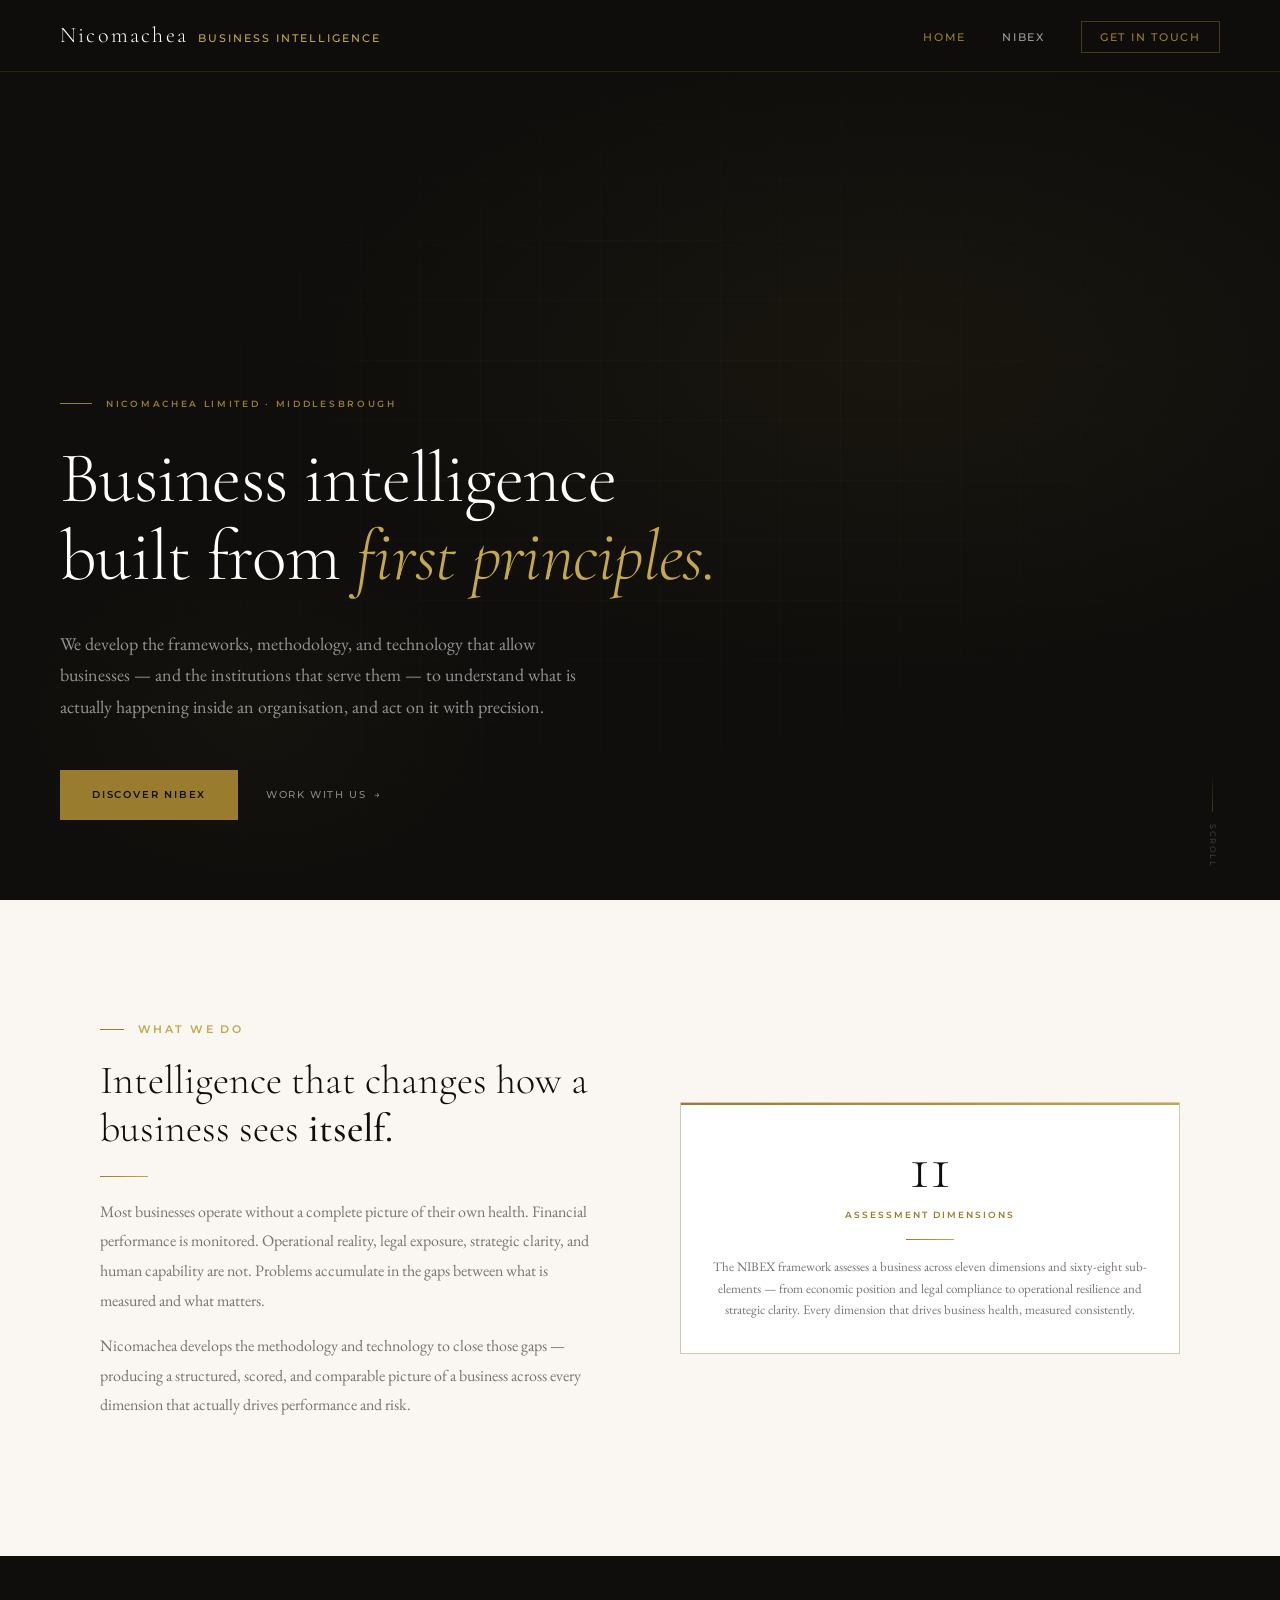
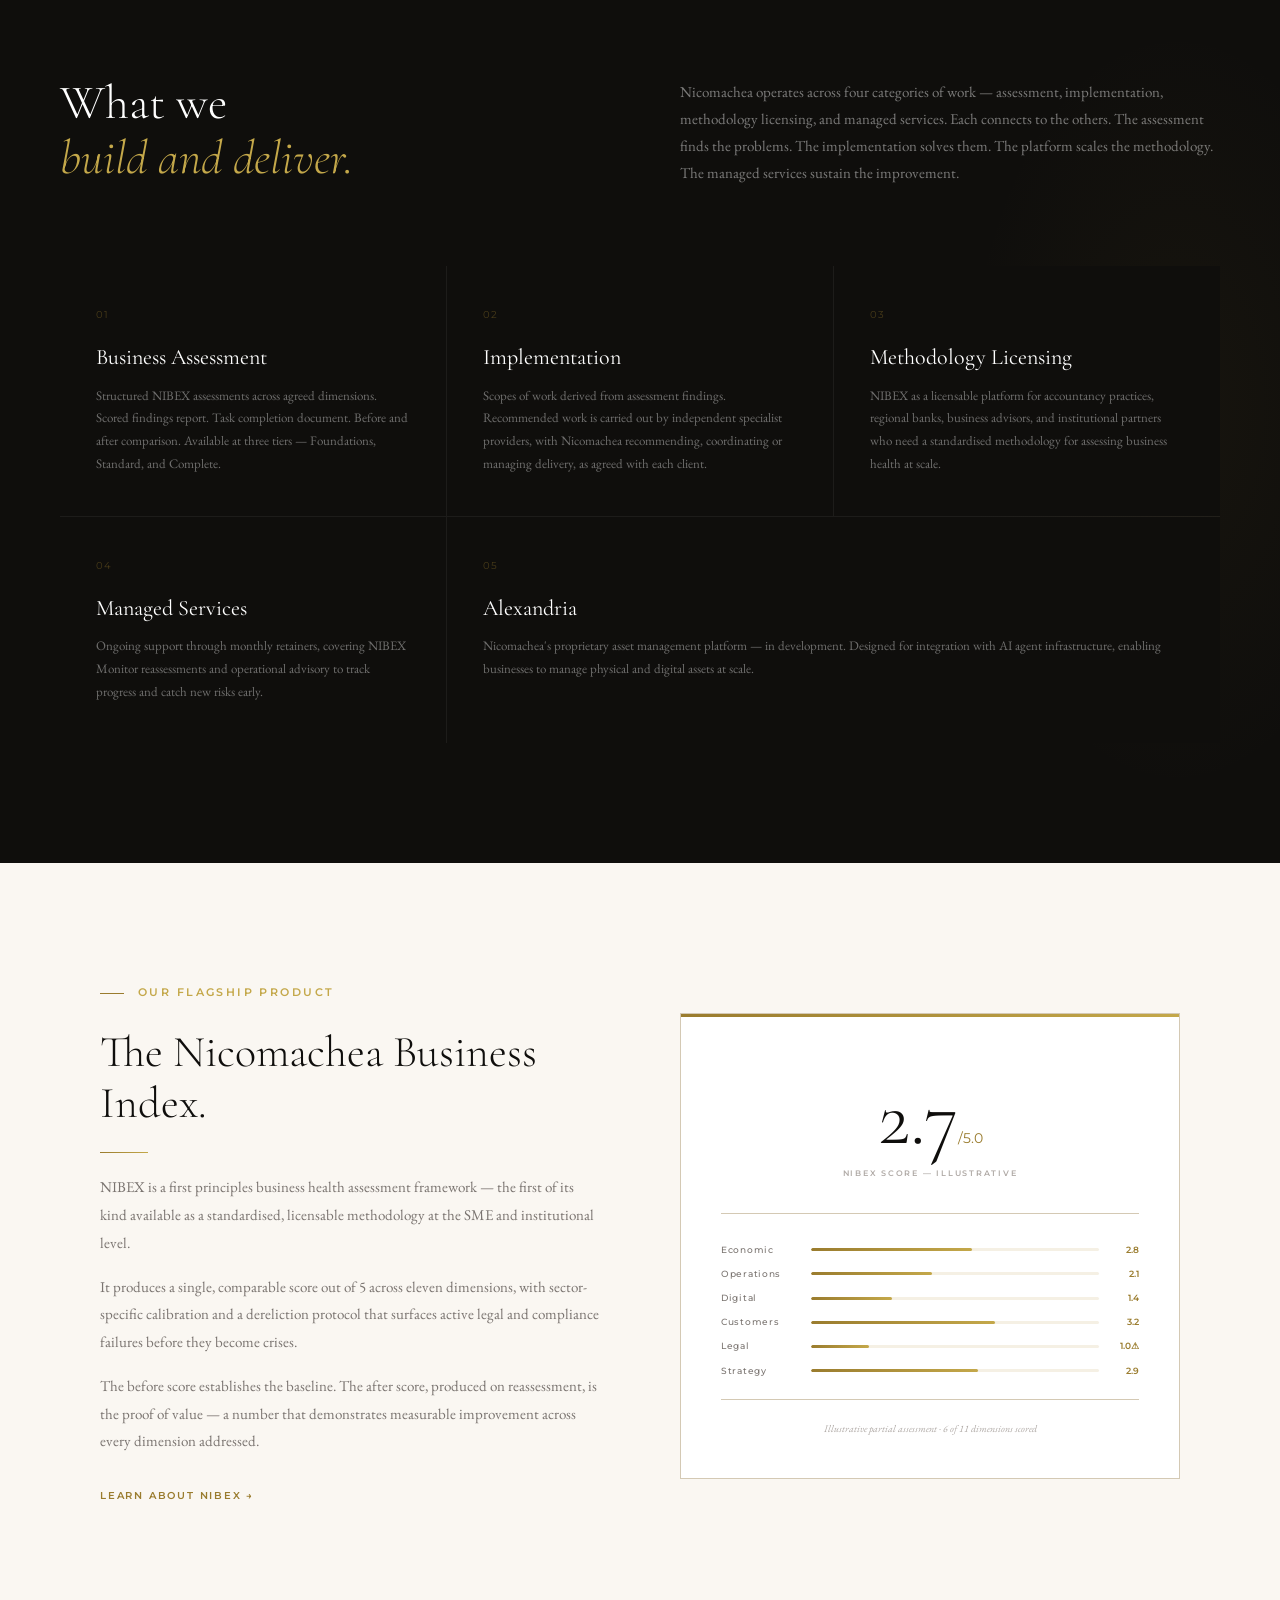
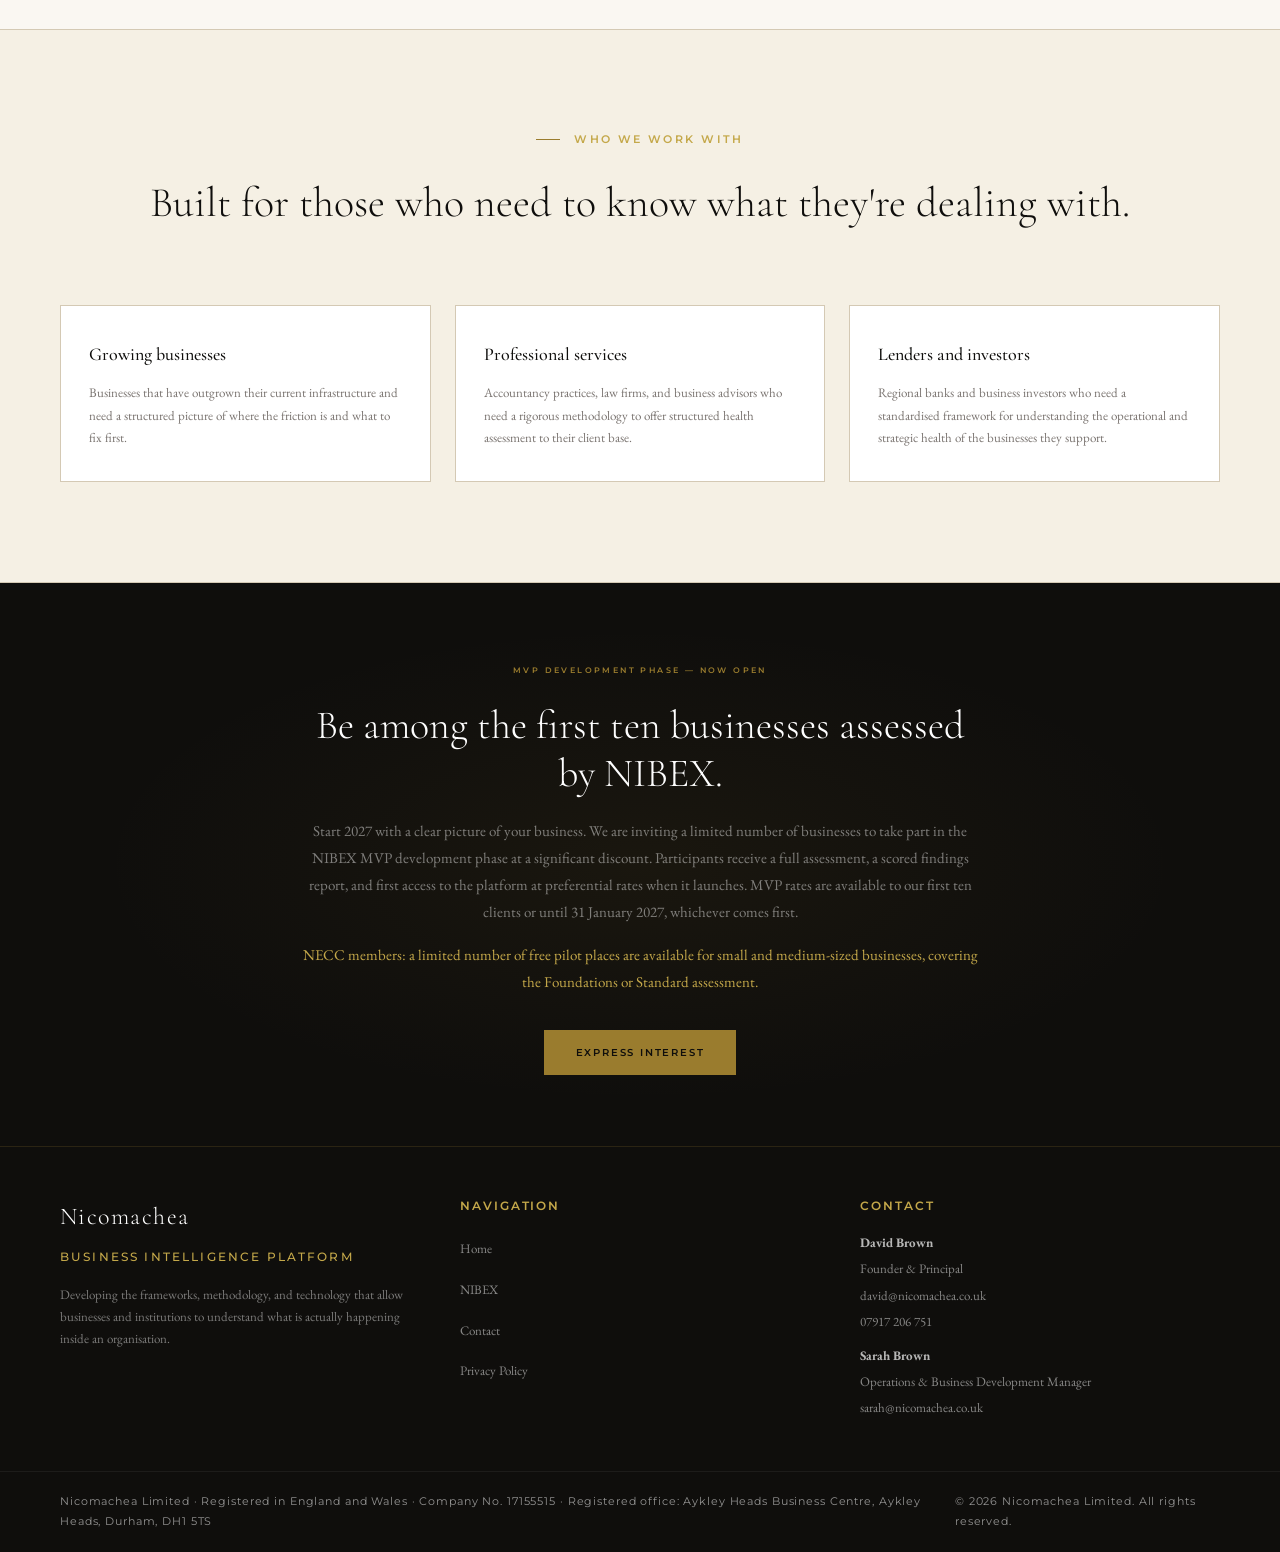
==== commit fc6511f6: "Add files via upload" ====
--- a/index.html
+++ b/index.html
@@ -771,8 +771,8 @@
   <div class="mvp-inner">
     <div class="mvp-label">MVP Development Phase — Now Open</div>
     <div class="mvp-headline">Be among the first ten businesses assessed by NIBEX.</div>
-    <div class="mvp-body">We are inviting a limited number of businesses to participate in the NIBEX MVP development phase at a significant discount. Participants receive a full assessment, a scored findings report, and first access to the platform at preferential rates when it launches.</div>
-    <div class="mvp-body" style="color:var(--gold-light);margin-top:-24px">NECC members: a limited number of free pilot assessments are available.</div>
+    <div class="mvp-body">Start 2027 with a clear picture of your business. We are inviting a limited number of businesses to take part in the NIBEX MVP development phase at a significant discount. Participants receive a full assessment, a scored findings report, and first access to the platform at preferential rates when it launches. MVP rates are available to our first ten clients or until 31 January 2027, whichever comes first.</div>
+    <div class="mvp-body" style="color:var(--gold-light);margin-top:-24px">NECC members: a limited number of free pilot places are available for small and medium-sized businesses, covering the Foundations or Standard assessment.</div>
     <a href="contact.html" class="btn-primary">Express interest</a>
   </div>
 </section>
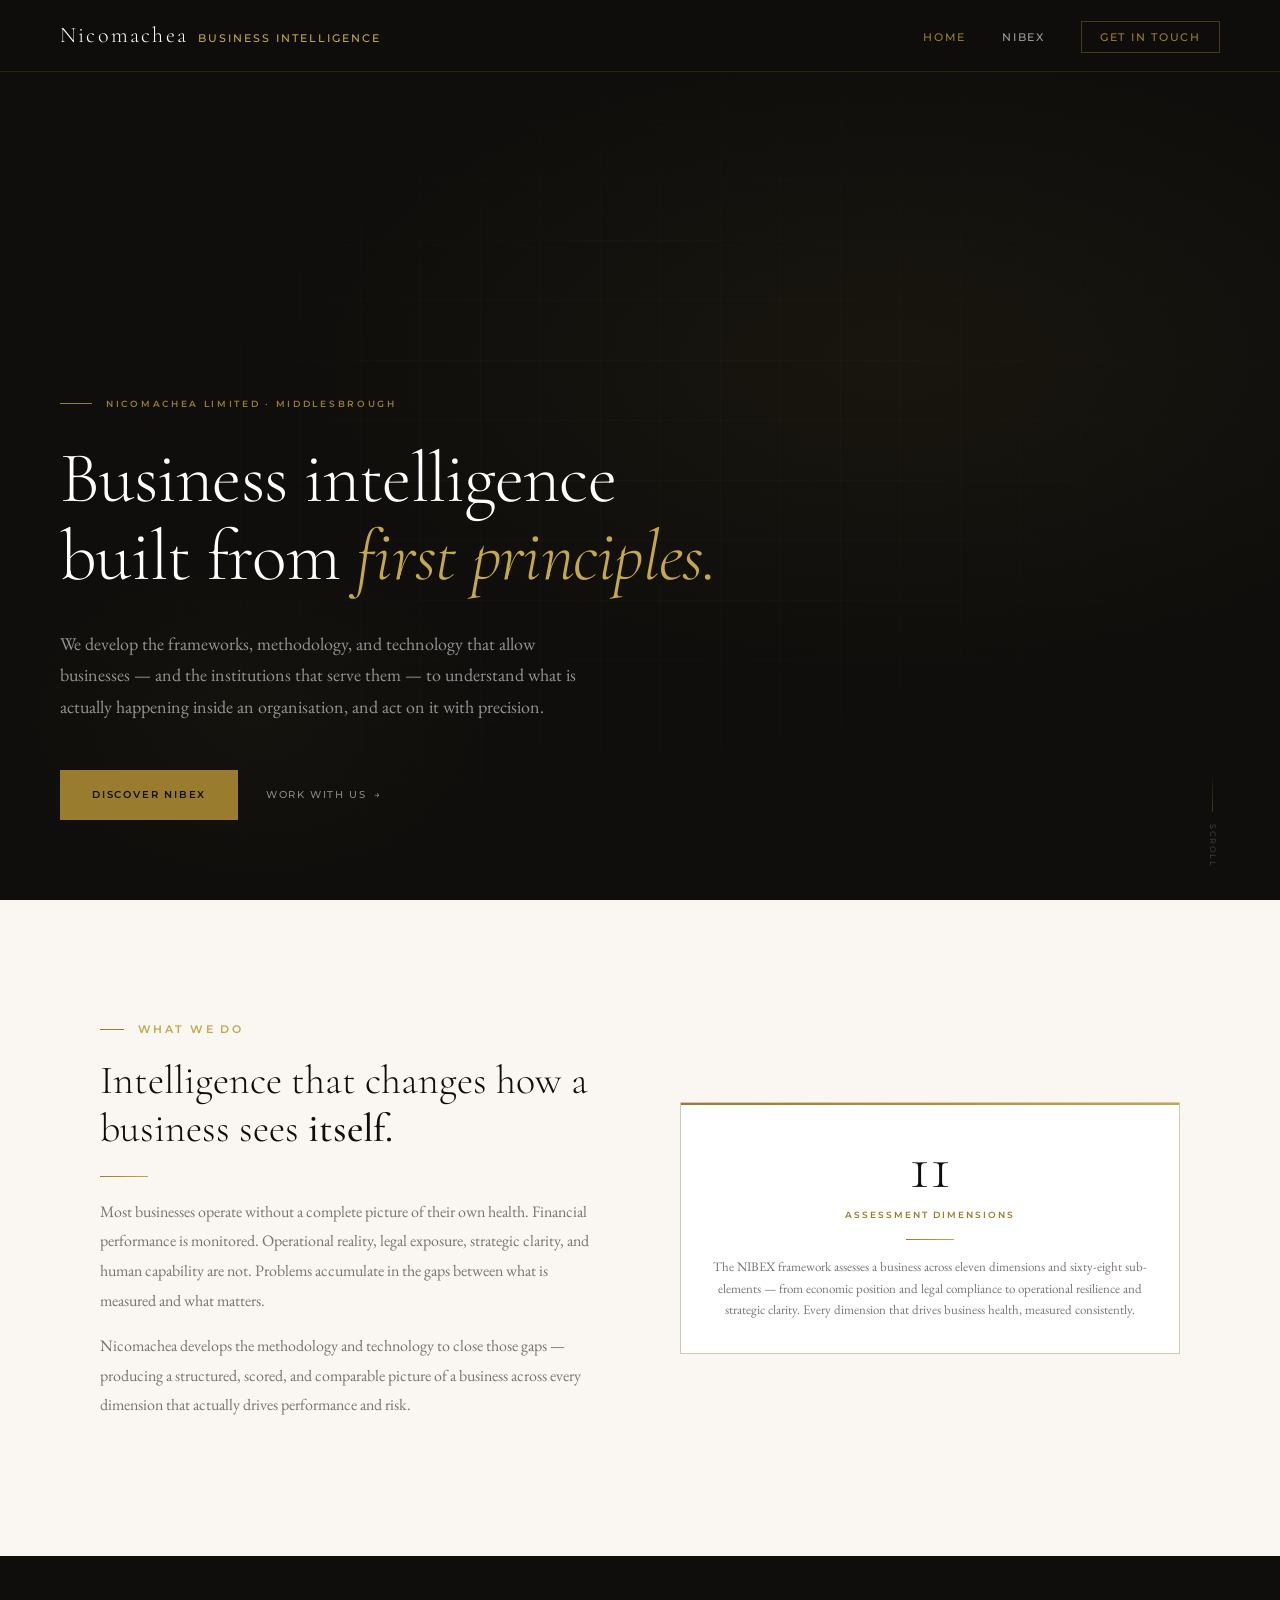
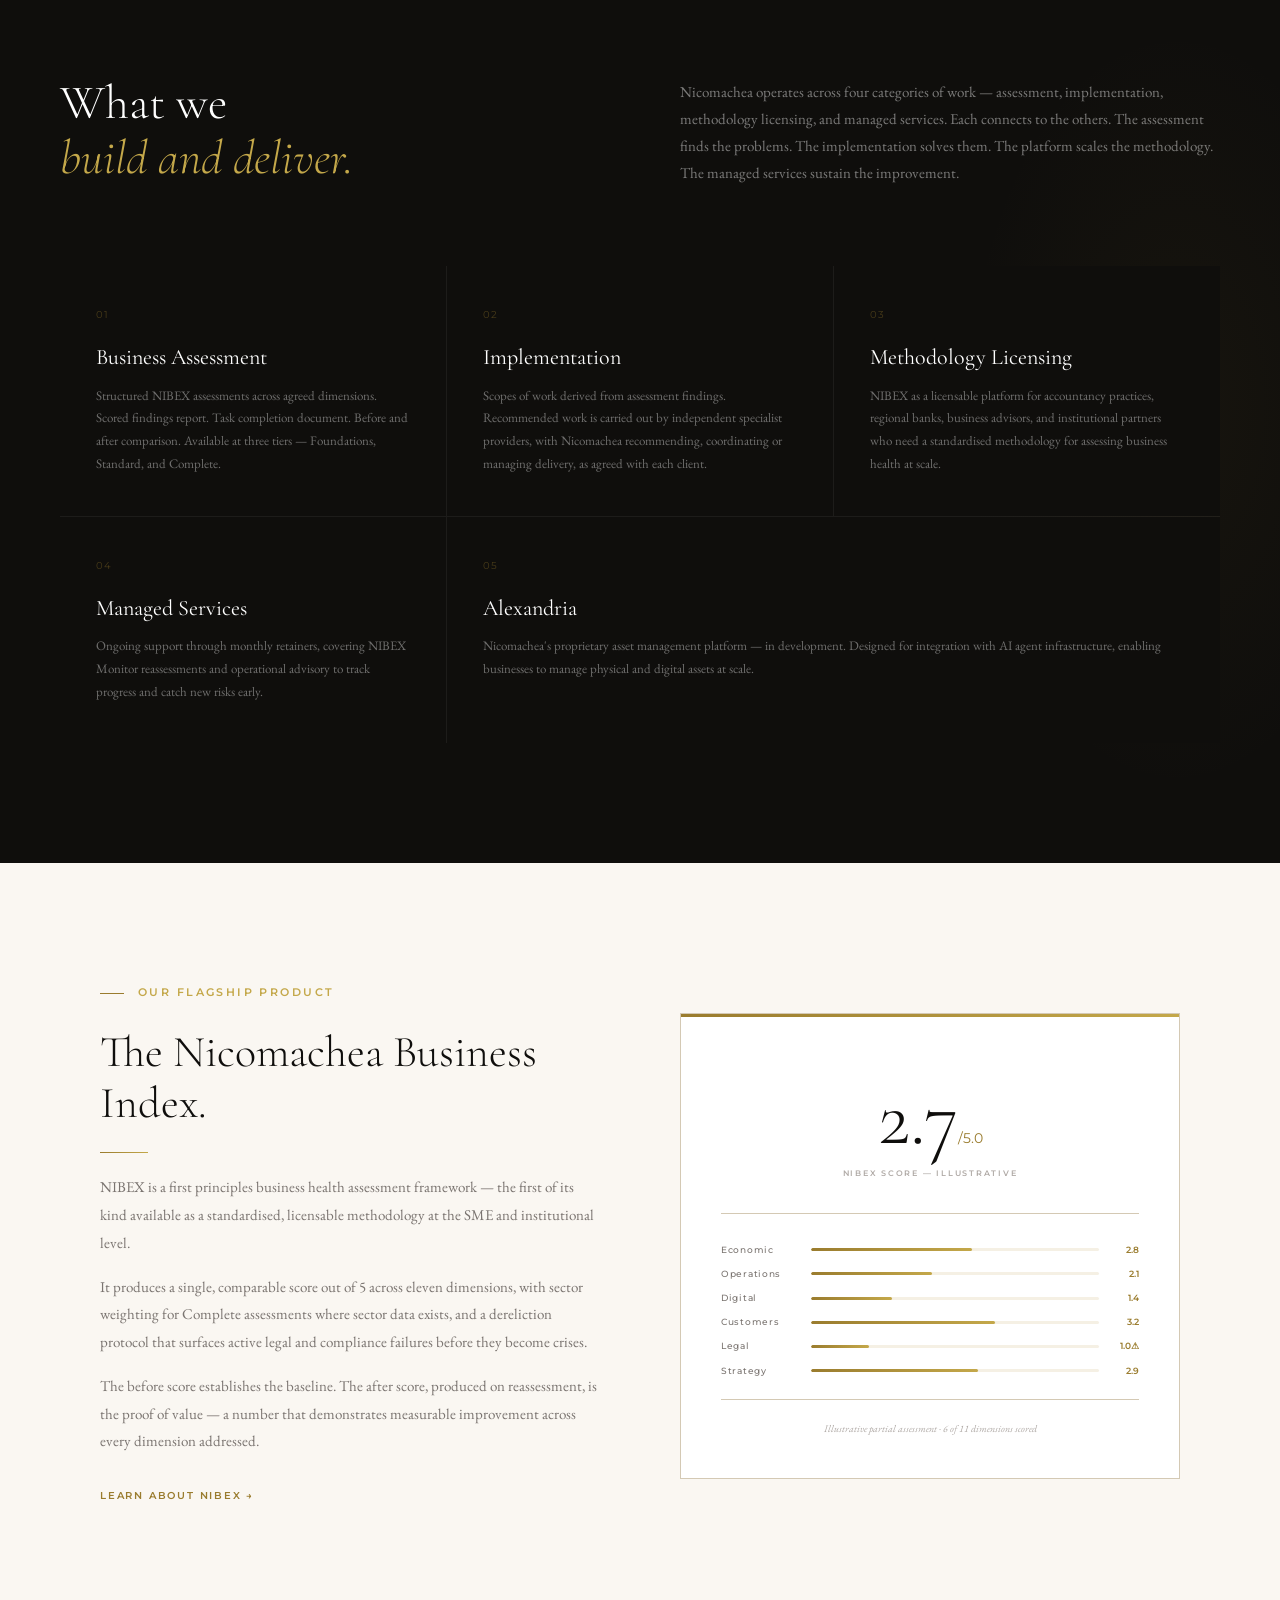
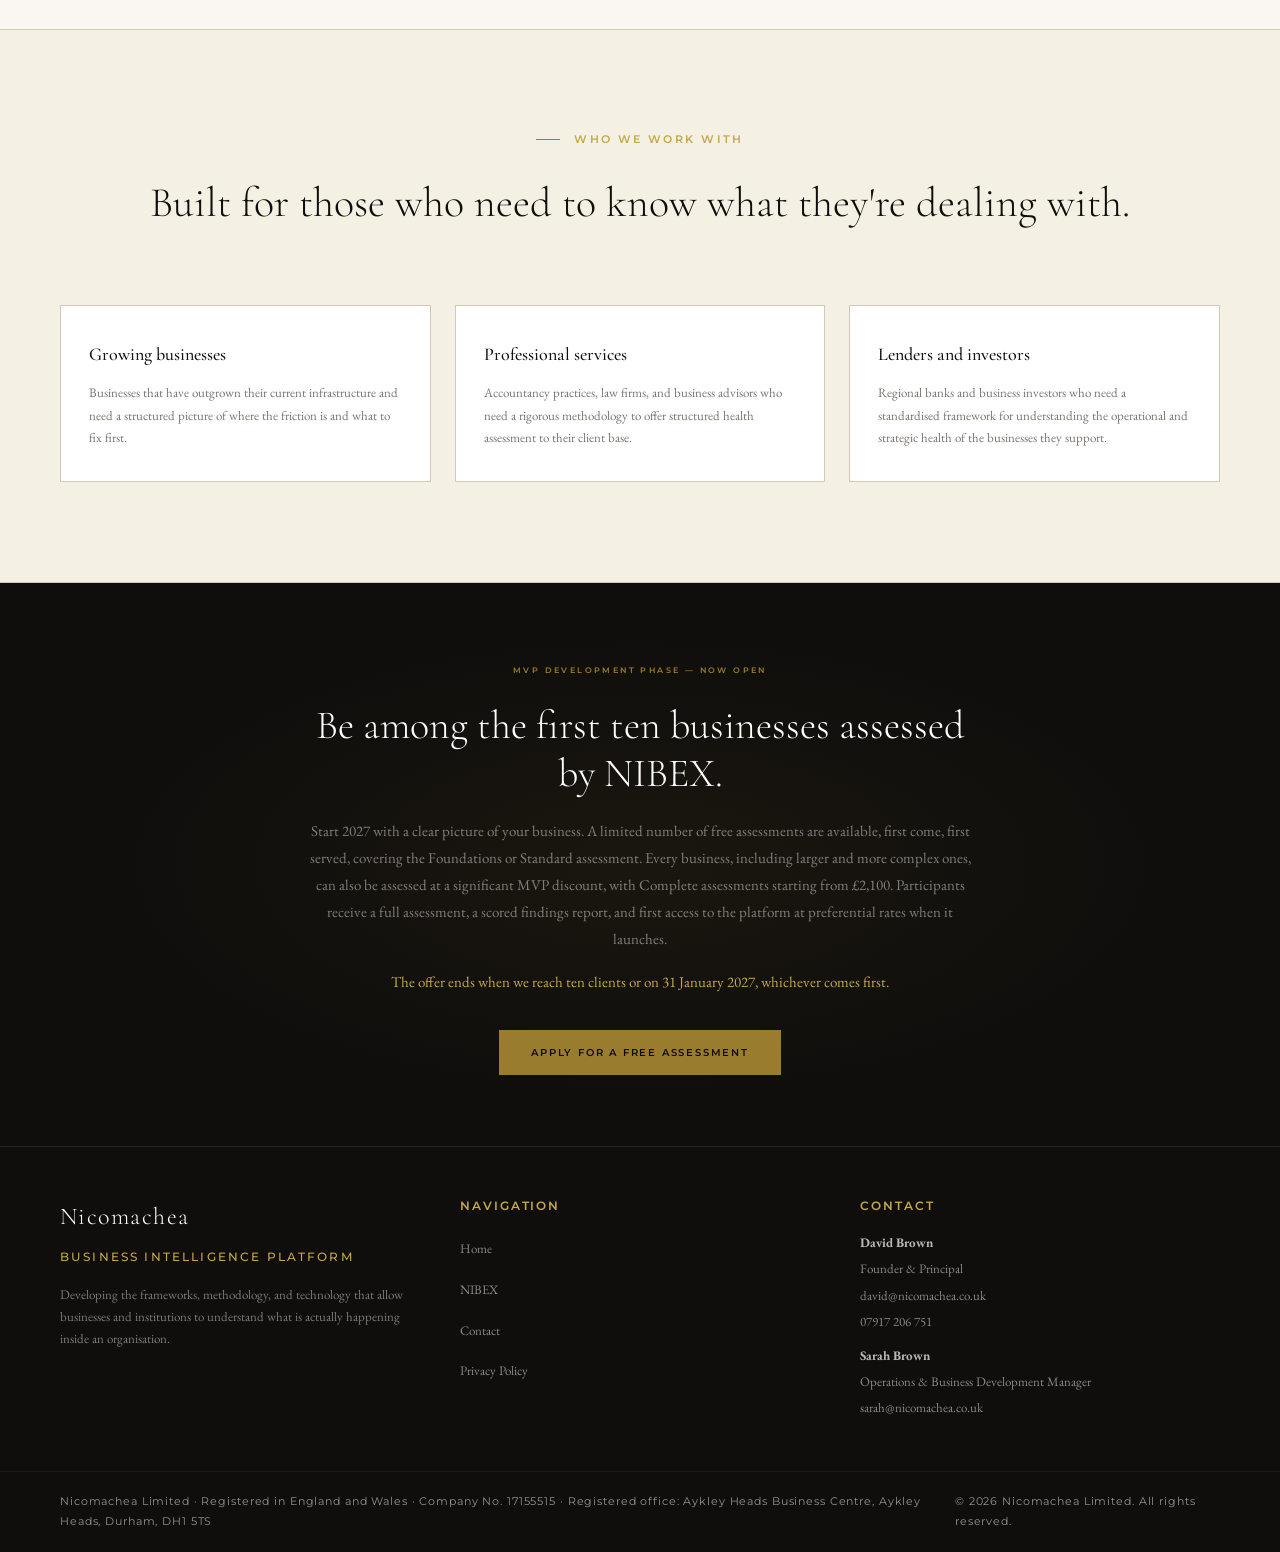
==== commit 6671447b: "Add files via upload" ====
--- a/index.html
+++ b/index.html
@@ -699,7 +699,7 @@
     <h2>The Nicomachea Business Index.</h2>
     <div class="rule-gold"></div>
     <p>NIBEX is a first principles business health assessment framework — the first of its kind available as a standardised, licensable methodology at the SME and institutional level.</p>
-    <p>It produces a single, comparable score out of 5 across eleven dimensions, with sector-specific calibration and a dereliction protocol that surfaces active legal and compliance failures before they become crises.</p>
+    <p>It produces a single, comparable score out of 5 across eleven dimensions, with sector weighting for Complete assessments where sector data exists, and a dereliction protocol that surfaces active legal and compliance failures before they become crises.</p>
     <p>The before score establishes the baseline. The after score, produced on reassessment, is the proof of value — a number that demonstrates measurable improvement across every dimension addressed.</p>
     <a href="nibex.html">Learn about NIBEX →</a>
   </div>
@@ -771,9 +771,9 @@
   <div class="mvp-inner">
     <div class="mvp-label">MVP Development Phase — Now Open</div>
     <div class="mvp-headline">Be among the first ten businesses assessed by NIBEX.</div>
-    <div class="mvp-body">Start 2027 with a clear picture of your business. We are inviting a limited number of businesses to take part in the NIBEX MVP development phase at a significant discount. Participants receive a full assessment, a scored findings report, and first access to the platform at preferential rates when it launches. MVP rates are available to our first ten clients or until 31 January 2027, whichever comes first.</div>
-    <div class="mvp-body" style="color:var(--gold-light);margin-top:-24px">NECC members: a limited number of free pilot places are available for small and medium-sized businesses, covering the Foundations or Standard assessment.</div>
-    <a href="contact.html" class="btn-primary">Express interest</a>
+    <div class="mvp-body">Start 2027 with a clear picture of your business. A limited number of free assessments are available, first come, first served, covering the Foundations or Standard assessment. Every business, including larger and more complex ones, can also be assessed at a significant MVP discount, with Complete assessments starting from £2,100. Participants receive a full assessment, a scored findings report, and first access to the platform at preferential rates when it launches.</div>
+    <div class="mvp-body" style="color:var(--gold-light);margin-top:-24px">The offer ends when we reach ten clients or on 31 January 2027, whichever comes first.</div>
+    <a href="contact.html?free" class="btn-primary">Apply for a free assessment</a>
   </div>
 </section>
 
